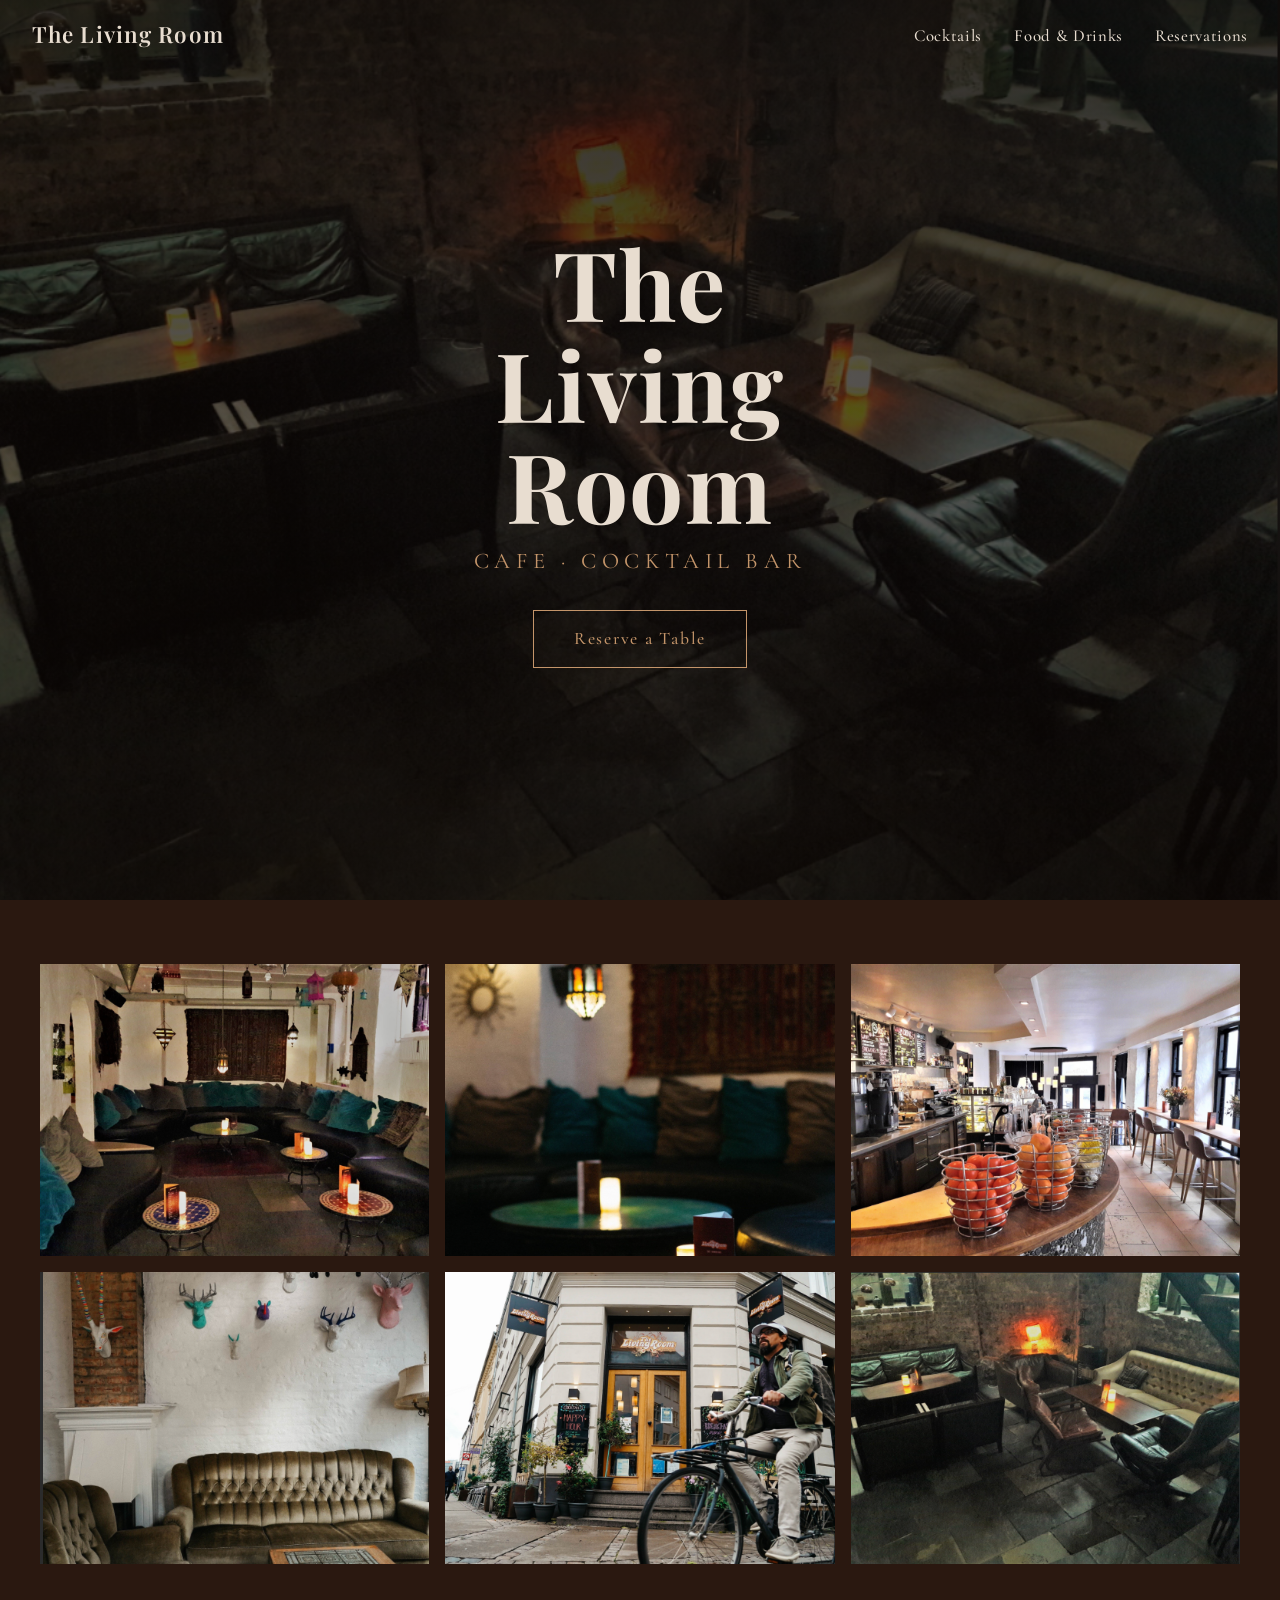
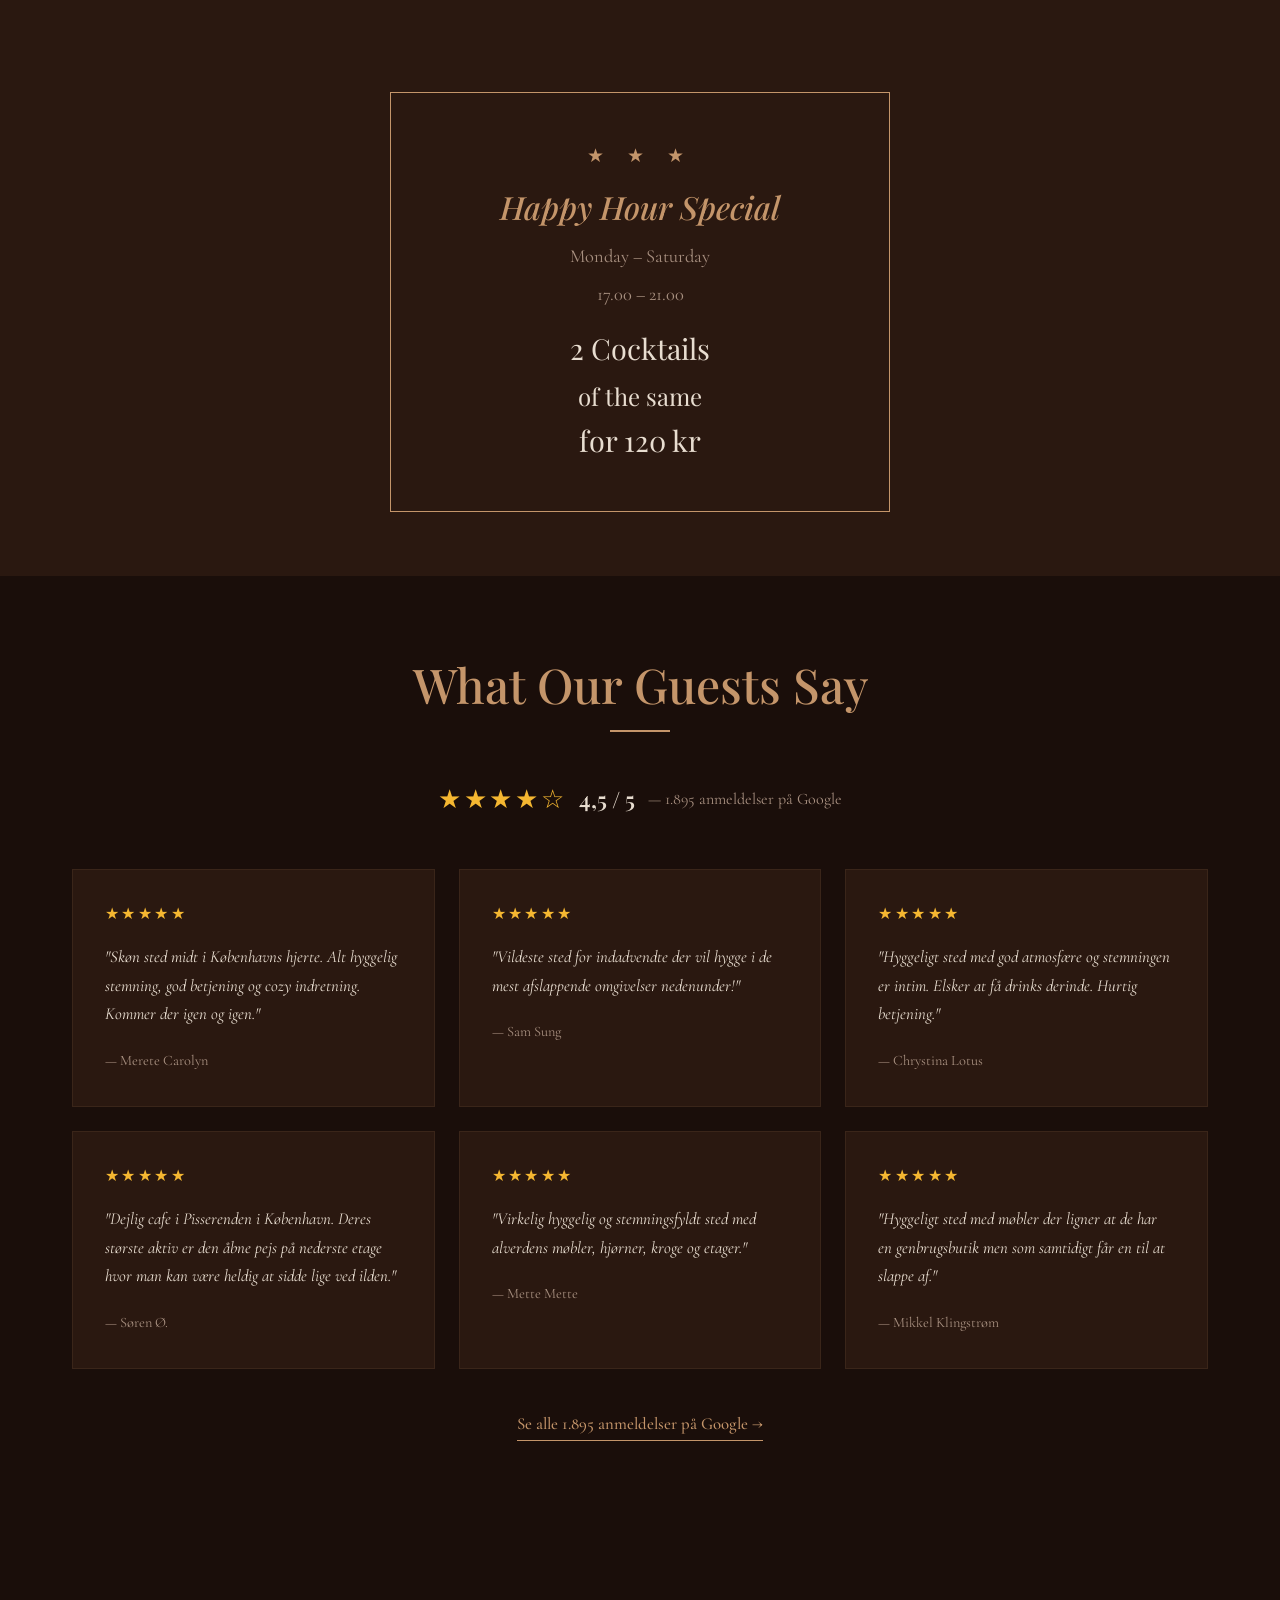
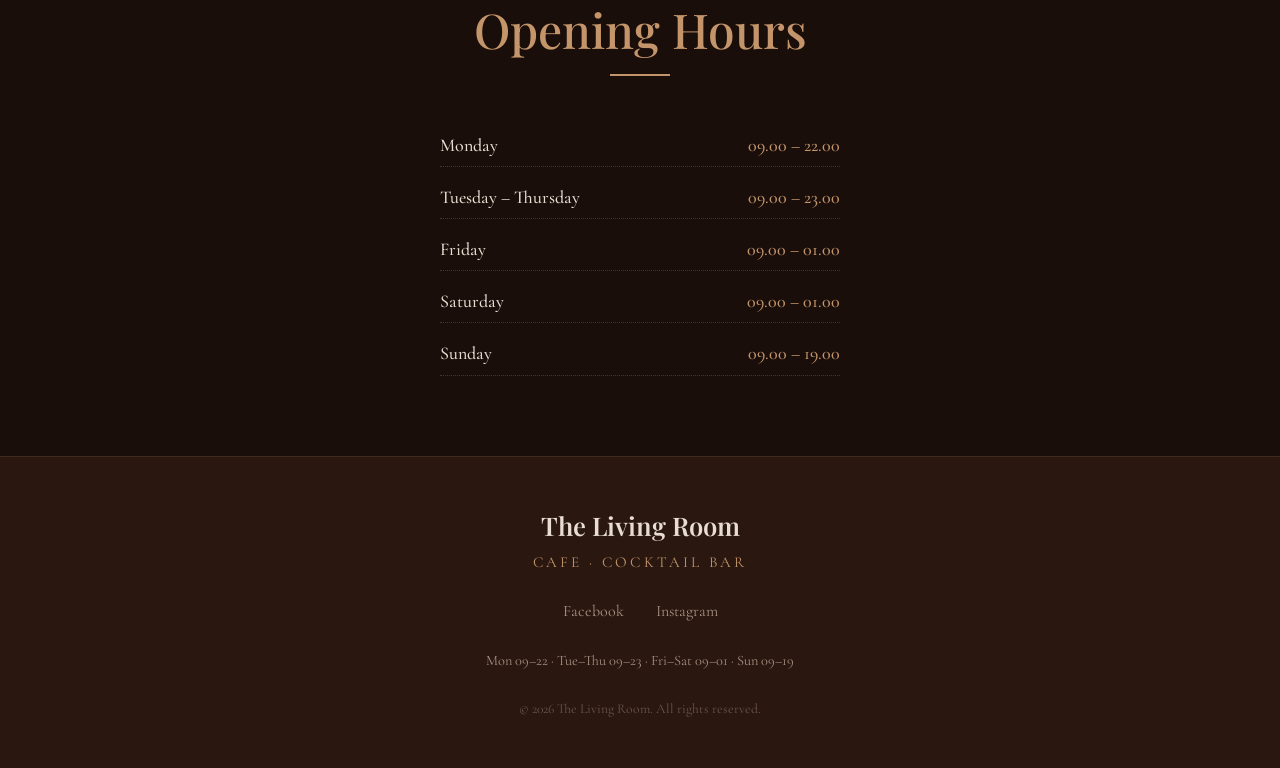
==== index.html @ 838679e9 "Update reviews with real Google reviews (1,895 anmeldelser) - Replaced placeholder reviews with 6 ac" ====
<!DOCTYPE html>
<html lang="da">
<head>
  <meta charset="UTF-8">
  <meta name="viewport" content="width=device-width, initial-scale=1.0">
  <meta name="description" content="The Living Room — Cafe & Cocktail Bar i København. Cocktails, øl, vin og god stemning.">
  <meta property="og:title" content="The Living Room — Cafe & Cocktail Bar">
  <meta property="og:description" content="Cafe & Cocktail Bar i København. Cocktails, øl, vin og god stemning.">
  <meta property="og:image" content="images/fireplace.png">
  <title>The Living Room | Cafe & Cocktail Bar — København</title>
  <link rel="stylesheet" href="css/style.css">
</head>
<body>

  <!-- Navigation -->
  <nav class="nav nav--transparent" id="navbar">
    <a href="index.html" class="nav__logo">The Living Room</a>
    <button class="nav__toggle" id="navToggle" aria-label="Menu">&#9776;</button>
    <ul class="nav__links" id="navLinks">
      <li><a href="cocktails.html">Cocktails</a></li>
      <li><a href="food-drinks.html">Food & Drinks</a></li>
      <li><a href="reservations.html">Reservations</a></li>
    </ul>
  </nav>

  <!-- Hero -->
  <section class="hero" id="hero">
    <video class="hero__video" autoplay muted loop playsinline preload="auto" poster="images/fireplace.png">
      <source src="images/hero-video.mp4" type="video/mp4">
    </video>
    <img src="images/fireplace.png" alt="The Living Room interiør med pejs og lædersofaer" class="hero__image hero__image--fallback">
    <div class="hero__overlay"></div>
    <div class="hero__content">
      <h1 class="hero__title">The<br>Living<br>Room</h1>
      <p class="hero__subtitle">Cafe &middot; Cocktail Bar</p>
      <a href="reservations.html" class="hero__cta">Reserve a Table</a>
    </div>
  </section>

  <!-- Gallery -->
  <section class="gallery">
    <div class="gallery__grid">
      <div class="gallery__item">
        <img src="images/lounge-sofa.png" alt="Lounge med sofaer og stearinlys">
      </div>
      <div class="gallery__item">
        <img src="images/lounge-lantern.png" alt="Marokkansk lanterne og loungeområde">
      </div>
      <div class="gallery__item">
        <img src="images/cafe-bar.png" alt="Café bar i dagslys">
      </div>
      <div class="gallery__item">
        <img src="images/decor.png" alt="Interiør dekoration med vintage møbler">
      </div>
      <div class="gallery__item">
        <img src="images/exterior.png" alt="The Living Room facade">
      </div>
      <div class="gallery__item">
        <img src="images/fireplace.png" alt="Pejs og lædersofaer">
      </div>
    </div>
  </section>

  <!-- Happy Hour -->
  <section class="happy-hour">
    <div class="happy-hour__inner">
      <div class="happy-hour__stars">&#9733; &#9733; &#9733;</div>
      <h2 class="happy-hour__title">Happy Hour Special</h2>
      <p class="happy-hour__detail">Monday – Saturday</p>
      <p class="happy-hour__detail">17.00 – 21.00</p>
      <p class="happy-hour__price">2 Cocktails<br><small>of the same</small><br>for 120 kr</p>
    </div>
  </section>

  <!-- Google Reviews -->
  <section class="section reviews">
    <h2 class="section__title">What Our Guests Say</h2>
    <div class="reviews__rating">
      <span class="reviews__stars">&#9733;&#9733;&#9733;&#9733;&#9734;</span>
      <span class="reviews__score">4,5 / 5</span>
      <span class="reviews__source">— 1.895 anmeldelser p&aring; Google</span>
    </div>
    <div class="reviews__grid">
      <div class="reviews__card">
        <div class="reviews__card-stars">&#9733;&#9733;&#9733;&#9733;&#9733;</div>
        <p class="reviews__card-text">"Sk&oslash;n sted midt i K&oslash;benhavns hjerte. Alt hyggelig stemning, god betjening og cozy indretning. Kommer der igen og igen."</p>
        <span class="reviews__card-author">— Merete Carolyn</span>
      </div>
      <div class="reviews__card">
        <div class="reviews__card-stars">&#9733;&#9733;&#9733;&#9733;&#9733;</div>
        <p class="reviews__card-text">"Vildeste sted for indadvendte der vil hygge i de mest afslappende omgivelser nedenunder!"</p>
        <span class="reviews__card-author">— Sam Sung</span>
      </div>
      <div class="reviews__card">
        <div class="reviews__card-stars">&#9733;&#9733;&#9733;&#9733;&#9733;</div>
        <p class="reviews__card-text">"Hyggeligt sted med god atmosf&aelig;re og stemningen er intim. Elsker at f&aring; drinks derinde. Hurtig betjening."</p>
        <span class="reviews__card-author">— Chrystina Lotus</span>
      </div>
      <div class="reviews__card">
        <div class="reviews__card-stars">&#9733;&#9733;&#9733;&#9733;&#9733;</div>
        <p class="reviews__card-text">"Dejlig cafe i Pisserenden i K&oslash;benhavn. Deres st&oslash;rste aktiv er den &aring;bne pejs p&aring; nederste etage hvor man kan v&aelig;re heldig at sidde lige ved ilden."</p>
        <span class="reviews__card-author">— S&oslash;ren &Oslash;.</span>
      </div>
      <div class="reviews__card">
        <div class="reviews__card-stars">&#9733;&#9733;&#9733;&#9733;&#9733;</div>
        <p class="reviews__card-text">"Virkelig hyggelig og stemningsfyldt sted med alverdens m&oslash;bler, hj&oslash;rner, kroge og etager."</p>
        <span class="reviews__card-author">— Mette Mette</span>
      </div>
      <div class="reviews__card">
        <div class="reviews__card-stars">&#9733;&#9733;&#9733;&#9733;&#9733;</div>
        <p class="reviews__card-text">"Hyggeligt sted med m&oslash;bler der ligner at de har en genbrugsbutik men som samtidigt f&aring;r en til at slappe af."</p>
        <span class="reviews__card-author">— Mikkel Klingstr&oslash;m</span>
      </div>
    </div>
    <a href="https://www.google.com/maps?cid=16107335277235513688" target="_blank" rel="noopener" class="reviews__link">Se alle 1.895 anmeldelser p&aring; Google &rarr;</a>
  </section>

  <!-- Opening Hours -->
  <section class="section hours">
    <h2 class="section__title">Opening Hours</h2>
    <div class="hours__grid">
      <div class="hours__row">
        <span class="hours__day">Monday</span>
        <span class="hours__time">09.00 – 22.00</span>
      </div>
      <div class="hours__row">
        <span class="hours__day">Tuesday – Thursday</span>
        <span class="hours__time">09.00 – 23.00</span>
      </div>
      <div class="hours__row">
        <span class="hours__day">Friday</span>
        <span class="hours__time">09.00 – 01.00</span>
      </div>
      <div class="hours__row">
        <span class="hours__day">Saturday</span>
        <span class="hours__time">09.00 – 01.00</span>
      </div>
      <div class="hours__row">
        <span class="hours__day">Sunday</span>
        <span class="hours__time">09.00 – 19.00</span>
      </div>
    </div>
  </section>

  <!-- Footer -->
  <footer class="footer">
    <div class="footer__brand">The Living Room</div>
    <div class="footer__tagline">Cafe &middot; Cocktail Bar</div>
    <div class="footer__social">
      <a href="https://facebook.com/thelivingroomcbk" target="_blank" rel="noopener">Facebook</a>
      <a href="https://instagram.com/thelivingroomcbk" target="_blank" rel="noopener">Instagram</a>
    </div>
    <div class="footer__hours">
      Mon 09–22 &middot; Tue–Thu 09–23 &middot; Fri–Sat 09–01 &middot; Sun 09–19
    </div>
    <div class="footer__copy">&copy; 2026 The Living Room. All rights reserved.</div>
  </footer>

  <script src="js/main.js"></script>
</body>
</html>
---- css/style.css ----
/* ============================================
   The Living Room — Cafe · Cocktail Bar
   Main Stylesheet
   ============================================ */

/* ---------- Google Fonts ---------- */
@import url('https://fonts.googleapis.com/css2?family=Playfair+Display:ital,wght@0,400;0,500;0,600;0,700;1,400;1,500&family=Cormorant+Garamond:ital,wght@0,300;0,400;0,500;0,600;1,300;1,400&display=swap');

/* ---------- Custom Properties ---------- */
:root {
  --color-bg:          #1a0e0a;
  --color-bg-section:  #2a1810;
  --color-bg-card:     #3a2218;
  --color-accent:      #c4956a;
  --color-accent-light:#d4a574;
  --color-text:        #e8ddd0;
  --color-text-muted:  #a89080;
  --color-burgundy:    #4a1515;
  --color-overlay:     rgba(10, 5, 3, 0.65);
  --color-overlay-heavy: rgba(10, 5, 3, 0.82);

  --font-heading: 'Playfair Display', 'Georgia', serif;
  --font-body:    'Cormorant Garamond', 'Garamond', serif;

  --max-width: 1200px;
  --nav-height: 70px;
}

/* ---------- Reset ---------- */
*, *::before, *::after {
  margin: 0;
  padding: 0;
  box-sizing: border-box;
}

html {
  scroll-behavior: smooth;
  -webkit-font-smoothing: antialiased;
  -moz-osx-font-smoothing: grayscale;
}

body {
  font-family: var(--font-body);
  font-size: 1.125rem;
  font-weight: 400;
  line-height: 1.6;
  color: var(--color-text);
  background-color: var(--color-bg);
}

a {
  color: var(--color-accent);
  text-decoration: none;
  transition: color 0.2s ease;
}

a:hover {
  color: var(--color-accent-light);
}

img {
  max-width: 100%;
  height: auto;
  display: block;
}

ul, ol {
  list-style: none;
}

h1, h2, h3, h4 {
  font-family: var(--font-heading);
  font-weight: 500;
  line-height: 1.2;
  color: var(--color-accent);
}

/* ---------- Navigation ---------- */
.nav {
  position: fixed;
  top: 0;
  left: 0;
  right: 0;
  z-index: 1000;
  display: flex;
  align-items: center;
  justify-content: space-between;
  padding: 0 2rem;
  height: var(--nav-height);
  transition: background-color 0.3s ease, box-shadow 0.3s ease;
}

.nav--transparent {
  background-color: transparent;
}

.nav--solid {
  background-color: rgba(26, 14, 10, 0.95);
  box-shadow: 0 2px 20px rgba(0, 0, 0, 0.3);
}

.nav__logo {
  font-family: var(--font-heading);
  font-size: 1.4rem;
  font-weight: 600;
  color: var(--color-text);
  letter-spacing: 0.05em;
}

.nav__logo:hover {
  color: var(--color-accent);
}

.nav__links {
  display: flex;
  gap: 2rem;
}

.nav__links a {
  font-family: var(--font-body);
  font-size: 1.05rem;
  font-weight: 500;
  color: var(--color-text);
  letter-spacing: 0.04em;
  position: relative;
  padding-bottom: 2px;
}

.nav__links a::after {
  content: '';
  position: absolute;
  bottom: 0;
  left: 0;
  width: 0;
  height: 1px;
  background-color: var(--color-accent);
  transition: width 0.3s ease;
}

.nav__links a:hover {
  color: var(--color-accent);
}

.nav__links a:hover::after {
  width: 100%;
}

.nav__toggle {
  display: none;
  background: none;
  border: none;
  color: var(--color-text);
  font-size: 1.6rem;
  cursor: pointer;
  padding: 0.5rem;
}

/* ---------- Hero Section ---------- */
.hero {
  position: relative;
  width: 100%;
  height: 100vh;
  min-height: 600px;
  display: flex;
  align-items: center;
  justify-content: center;
  overflow: hidden;
}

.hero__video {
  position: absolute;
  inset: 0;
  width: 100%;
  height: 100%;
  object-fit: cover;
  object-position: center;
}

.hero__image {
  position: absolute;
  inset: 0;
  width: 100%;
  height: 100%;
  object-fit: cover;
  object-position: center;
}

.hero__image--fallback {
  z-index: -1;
}

.hero__overlay {
  position: absolute;
  inset: 0;
  background: linear-gradient(
    to bottom,
    var(--color-overlay-heavy) 0%,
    var(--color-overlay) 40%,
    var(--color-overlay) 60%,
    var(--color-overlay-heavy) 100%
  );
}

.hero__content {
  position: relative;
  z-index: 1;
  text-align: center;
  padding: 2rem;
}

.hero__title {
  font-family: var(--font-heading);
  font-size: clamp(3rem, 8vw, 6rem);
  font-weight: 700;
  color: var(--color-text);
  line-height: 1.05;
  margin-bottom: 0.5rem;
  letter-spacing: 0.02em;
}

.hero__subtitle {
  font-family: var(--font-body);
  font-size: clamp(1rem, 2.5vw, 1.4rem);
  font-weight: 400;
  color: var(--color-accent);
  letter-spacing: 0.25em;
  text-transform: uppercase;
  margin-bottom: 2rem;
}

.hero__cta {
  display: inline-block;
  font-family: var(--font-body);
  font-size: 1.1rem;
  font-weight: 500;
  letter-spacing: 0.1em;
  color: var(--color-accent);
  border: 1px solid var(--color-accent);
  padding: 0.85rem 2.5rem;
  transition: all 0.3s ease;
}

.hero__cta:hover {
  background-color: var(--color-accent);
  color: var(--color-bg);
}

/* ---------- Sections (General) ---------- */
.section {
  padding: 5rem 2rem;
  max-width: var(--max-width);
  margin: 0 auto;
}

.section__title {
  font-size: clamp(2rem, 4vw, 3rem);
  text-align: center;
  margin-bottom: 3rem;
  position: relative;
}

.section__title::after {
  content: '';
  display: block;
  width: 60px;
  height: 2px;
  background-color: var(--color-accent);
  margin: 1rem auto 0;
}

/* ---------- Gallery ---------- */
.gallery {
  padding: 4rem 2rem;
  background-color: var(--color-bg-section);
}

.gallery__grid {
  display: grid;
  grid-template-columns: repeat(3, 1fr);
  gap: 1rem;
  max-width: var(--max-width);
  margin: 0 auto;
}

.gallery__item {
  overflow: hidden;
  aspect-ratio: 4 / 3;
}

.gallery__item img {
  width: 100%;
  height: 100%;
  object-fit: cover;
  transition: transform 0.5s ease;
}

.gallery__item:hover img {
  transform: scale(1.05);
}

/* ---------- Opening Hours ---------- */
.hours {
  background-color: var(--color-bg);
  text-align: center;
}

.hours__grid {
  display: grid;
  grid-template-columns: 1fr;
  gap: 0.6rem;
  max-width: 400px;
  margin: 0 auto;
}

.hours__row {
  display: flex;
  justify-content: space-between;
  padding: 0.4rem 0;
  border-bottom: 1px dotted rgba(168, 144, 128, 0.3);
}

.hours__day {
  font-weight: 500;
  color: var(--color-text);
}

.hours__time {
  color: var(--color-accent);
  font-weight: 500;
}

/* ---------- Happy Hour ---------- */
.happy-hour {
  text-align: center;
  background-color: var(--color-bg-section);
  padding: 4rem 2rem;
}

.happy-hour__inner {
  max-width: 500px;
  margin: 0 auto;
  padding: 3rem 2rem;
  border: 1px solid var(--color-accent);
  position: relative;
}

.happy-hour__stars {
  color: var(--color-accent);
  font-size: 1.2rem;
  letter-spacing: 0.5em;
  margin-bottom: 1rem;
}

.happy-hour__title {
  font-size: 2rem;
  font-style: italic;
  margin-bottom: 1rem;
}

.happy-hour__detail {
  font-size: 1.15rem;
  color: var(--color-text-muted);
  margin-bottom: 0.5rem;
}

.happy-hour__price {
  font-family: var(--font-heading);
  font-size: 1.8rem;
  color: var(--color-text);
  margin-top: 1rem;
}

/* ---------- Menu Pages (Shared) ---------- */
.menu-page {
  padding-top: calc(var(--nav-height) + 2rem);
  min-height: 100vh;
}

.menu-page--cocktails {
  background-color: var(--color-burgundy);
}

.menu-page--food {
  background-color: var(--color-bg);
}

.menu-header {
  text-align: center;
  padding: 2rem 2rem 1rem;
}

.menu-header__title {
  font-size: clamp(2.5rem, 5vw, 3.5rem);
}

.menu-header__note {
  font-size: 1.1rem;
  color: var(--color-text-muted);
  margin-top: 0.5rem;
}

/* ---------- Menu Grid (Cocktails) ---------- */
.menu-grid {
  display: grid;
  grid-template-columns: repeat(2, 1fr);
  gap: 2rem 3rem;
  max-width: var(--max-width);
  margin: 0 auto;
  padding: 2rem;
}

.menu-item {
  padding: 1rem 0;
  border-bottom: 1px solid rgba(196, 149, 106, 0.15);
}

.menu-item__name {
  font-family: var(--font-heading);
  font-size: 1.3rem;
  font-weight: 500;
  color: var(--color-text);
  margin-bottom: 0.3rem;
}

.menu-item__desc {
  font-size: 0.95rem;
  color: var(--color-text-muted);
  font-style: italic;
  line-height: 1.4;
}

.menu-item__price {
  font-family: var(--font-heading);
  font-size: 1.15rem;
  color: var(--color-accent);
  margin-top: 0.3rem;
}

/* ---------- Menu List (Food & Drinks — priced items) ---------- */
.menu-section {
  max-width: 700px;
  margin: 0 auto 3rem;
  padding: 0 2rem;
}

.menu-section__title {
  font-size: 2rem;
  margin-bottom: 1.5rem;
  text-align: center;
}

.menu-section__title::after {
  content: '';
  display: block;
  width: 40px;
  height: 1px;
  background-color: var(--color-accent);
  margin: 0.8rem auto 0;
}

.menu-list-item {
  display: flex;
  align-items: baseline;
  gap: 0.5rem;
  padding: 0.6rem 0;
}

.menu-list-item__name {
  font-family: var(--font-heading);
  font-size: 1.2rem;
  font-weight: 500;
  color: var(--color-text);
  white-space: nowrap;
}

.menu-list-item__dots {
  flex: 1;
  border-bottom: 1px dotted var(--color-text-muted);
  margin-bottom: 0.3rem;
}

.menu-list-item__price {
  font-family: var(--font-heading);
  font-size: 1.15rem;
  color: var(--color-accent);
  white-space: nowrap;
}

.menu-list-item__note {
  display: block;
  font-size: 0.85rem;
  color: var(--color-text-muted);
  font-style: italic;
  margin-top: -0.2rem;
  margin-bottom: 0.4rem;
}

/* ---------- Reservations Form ---------- */
.reservations-page {
  padding-top: calc(var(--nav-height) + 3rem);
  min-height: 100vh;
  background-color: var(--color-bg);
}

.reservations-intro {
  text-align: center;
  max-width: 600px;
  margin: 0 auto 2.5rem;
  padding: 0 2rem;
}

.reservations-intro p {
  color: var(--color-text-muted);
  font-size: 1.1rem;
}

.reservation-form {
  max-width: 550px;
  margin: 0 auto;
  padding: 0 2rem 4rem;
}

.form-group {
  margin-bottom: 1.5rem;
}

.form-group label {
  display: block;
  font-family: var(--font-heading);
  font-size: 1rem;
  font-weight: 500;
  color: var(--color-accent);
  margin-bottom: 0.4rem;
  letter-spacing: 0.03em;
}

.form-group input,
.form-group select,
.form-group textarea {
  width: 100%;
  font-family: var(--font-body);
  font-size: 1.05rem;
  color: var(--color-text);
  background-color: var(--color-bg-card);
  border: 1px solid rgba(196, 149, 106, 0.3);
  padding: 0.75rem 1rem;
  transition: border-color 0.2s ease;
  appearance: none;
  -webkit-appearance: none;
}

.form-group input:focus,
.form-group select:focus,
.form-group textarea:focus {
  outline: none;
  border-color: var(--color-accent);
}

.form-group textarea {
  min-height: 100px;
  resize: vertical;
}

.form-group select {
  cursor: pointer;
  background-image: url("data:image/svg+xml,%3Csvg xmlns='http://www.w3.org/2000/svg' width='12' height='8' viewBox='0 0 12 8'%3E%3Cpath d='M1 1l5 5 5-5' stroke='%23c4956a' stroke-width='1.5' fill='none'/%3E%3C/svg%3E");
  background-repeat: no-repeat;
  background-position: right 1rem center;
  padding-right: 2.5rem;
}

.form-row {
  display: grid;
  grid-template-columns: 1fr 1fr;
  gap: 1rem;
}

.btn-submit {
  display: block;
  width: 100%;
  font-family: var(--font-body);
  font-size: 1.15rem;
  font-weight: 600;
  letter-spacing: 0.1em;
  color: var(--color-accent);
  background: transparent;
  border: 1px solid var(--color-accent);
  padding: 1rem 2rem;
  cursor: pointer;
  transition: all 0.3s ease;
  margin-top: 1rem;
}

.btn-submit:hover {
  background-color: var(--color-accent);
  color: var(--color-bg);
}

/* ---------- Footer ---------- */
.footer {
  background-color: var(--color-bg-section);
  padding: 3rem 2rem;
  text-align: center;
  border-top: 1px solid rgba(196, 149, 106, 0.15);
}

.footer__brand {
  font-family: var(--font-heading);
  font-size: 1.6rem;
  font-weight: 600;
  color: var(--color-text);
  margin-bottom: 0.3rem;
}

.footer__tagline {
  font-size: 0.95rem;
  color: var(--color-accent);
  letter-spacing: 0.2em;
  text-transform: uppercase;
  margin-bottom: 1.5rem;
}

.footer__social {
  display: flex;
  justify-content: center;
  gap: 2rem;
  margin-bottom: 1.5rem;
}

.footer__social a {
  font-size: 1rem;
  color: var(--color-text-muted);
}

.footer__social a:hover {
  color: var(--color-accent);
}

.footer__hours {
  font-size: 0.9rem;
  color: var(--color-text-muted);
  line-height: 1.8;
  margin-bottom: 1.5rem;
}

.footer__copy {
  font-size: 0.85rem;
  color: rgba(168, 144, 128, 0.5);
}

/* ---------- Reviews ---------- */
.reviews {
  text-align: center;
  background-color: var(--color-bg);
}

.reviews__rating {
  display: flex;
  align-items: center;
  justify-content: center;
  gap: 0.8rem;
  margin-bottom: 3rem;
}

.reviews__stars {
  font-size: 1.6rem;
  color: #f5b731;
  letter-spacing: 0.1em;
}

.reviews__score {
  font-family: var(--font-heading);
  font-size: 1.4rem;
  color: var(--color-text);
  font-weight: 600;
}

.reviews__source {
  font-size: 1rem;
  color: var(--color-text-muted);
}

.reviews__grid {
  display: grid;
  grid-template-columns: repeat(3, 1fr);
  gap: 1.5rem;
  max-width: var(--max-width);
  margin: 0 auto 2.5rem;
}

.reviews__card {
  background-color: var(--color-bg-section);
  border: 1px solid rgba(196, 149, 106, 0.1);
  padding: 2rem;
  text-align: left;
}

.reviews__card-stars {
  color: #f5b731;
  font-size: 1rem;
  letter-spacing: 0.15em;
  margin-bottom: 1rem;
}

.reviews__card-text {
  font-size: 1.05rem;
  font-style: italic;
  line-height: 1.7;
  color: var(--color-text);
  margin-bottom: 1rem;
}

.reviews__card-author {
  font-size: 0.9rem;
  color: var(--color-text-muted);
}

.reviews__link {
  display: inline-block;
  font-family: var(--font-body);
  font-size: 1.05rem;
  font-weight: 500;
  color: var(--color-accent);
  border-bottom: 1px solid var(--color-accent);
  padding-bottom: 2px;
  transition: color 0.2s ease;
}

.reviews__link:hover {
  color: var(--color-accent-light);
}

/* ---------- Decorative Divider ---------- */
.divider {
  text-align: center;
  color: var(--color-accent);
  font-size: 1.2rem;
  letter-spacing: 0.5em;
  padding: 2rem 0;
  opacity: 0.6;
}

/* ---------- Responsive ---------- */
@media (max-width: 768px) {
  .nav__links {
    position: fixed;
    top: 0;
    right: -100%;
    width: 280px;
    height: 100vh;
    background-color: rgba(26, 14, 10, 0.98);
    flex-direction: column;
    align-items: center;
    justify-content: center;
    gap: 2.5rem;
    transition: right 0.3s ease;
  }

  .nav__links--open {
    right: 0;
  }

  .nav__links a {
    font-size: 1.3rem;
  }

  .nav__toggle {
    display: block;
    z-index: 1001;
  }

  .hero__title {
    font-size: clamp(2.5rem, 12vw, 4rem);
  }

  .gallery__grid {
    grid-template-columns: 1fr 1fr;
  }

  .reviews__grid {
    grid-template-columns: 1fr 1fr;
  }

  .menu-grid {
    grid-template-columns: 1fr;
    gap: 1rem;
    padding: 1rem;
  }

  .form-row {
    grid-template-columns: 1fr;
  }

  .section {
    padding: 3rem 1.5rem;
  }
}

@media (max-width: 480px) {
  .reviews__grid {
    grid-template-columns: 1fr;
  }

  .gallery__grid {
    grid-template-columns: 1fr;
  }

  .nav {
    padding: 0 1rem;
  }

  .happy-hour__inner {
    padding: 2rem 1.5rem;
  }
}
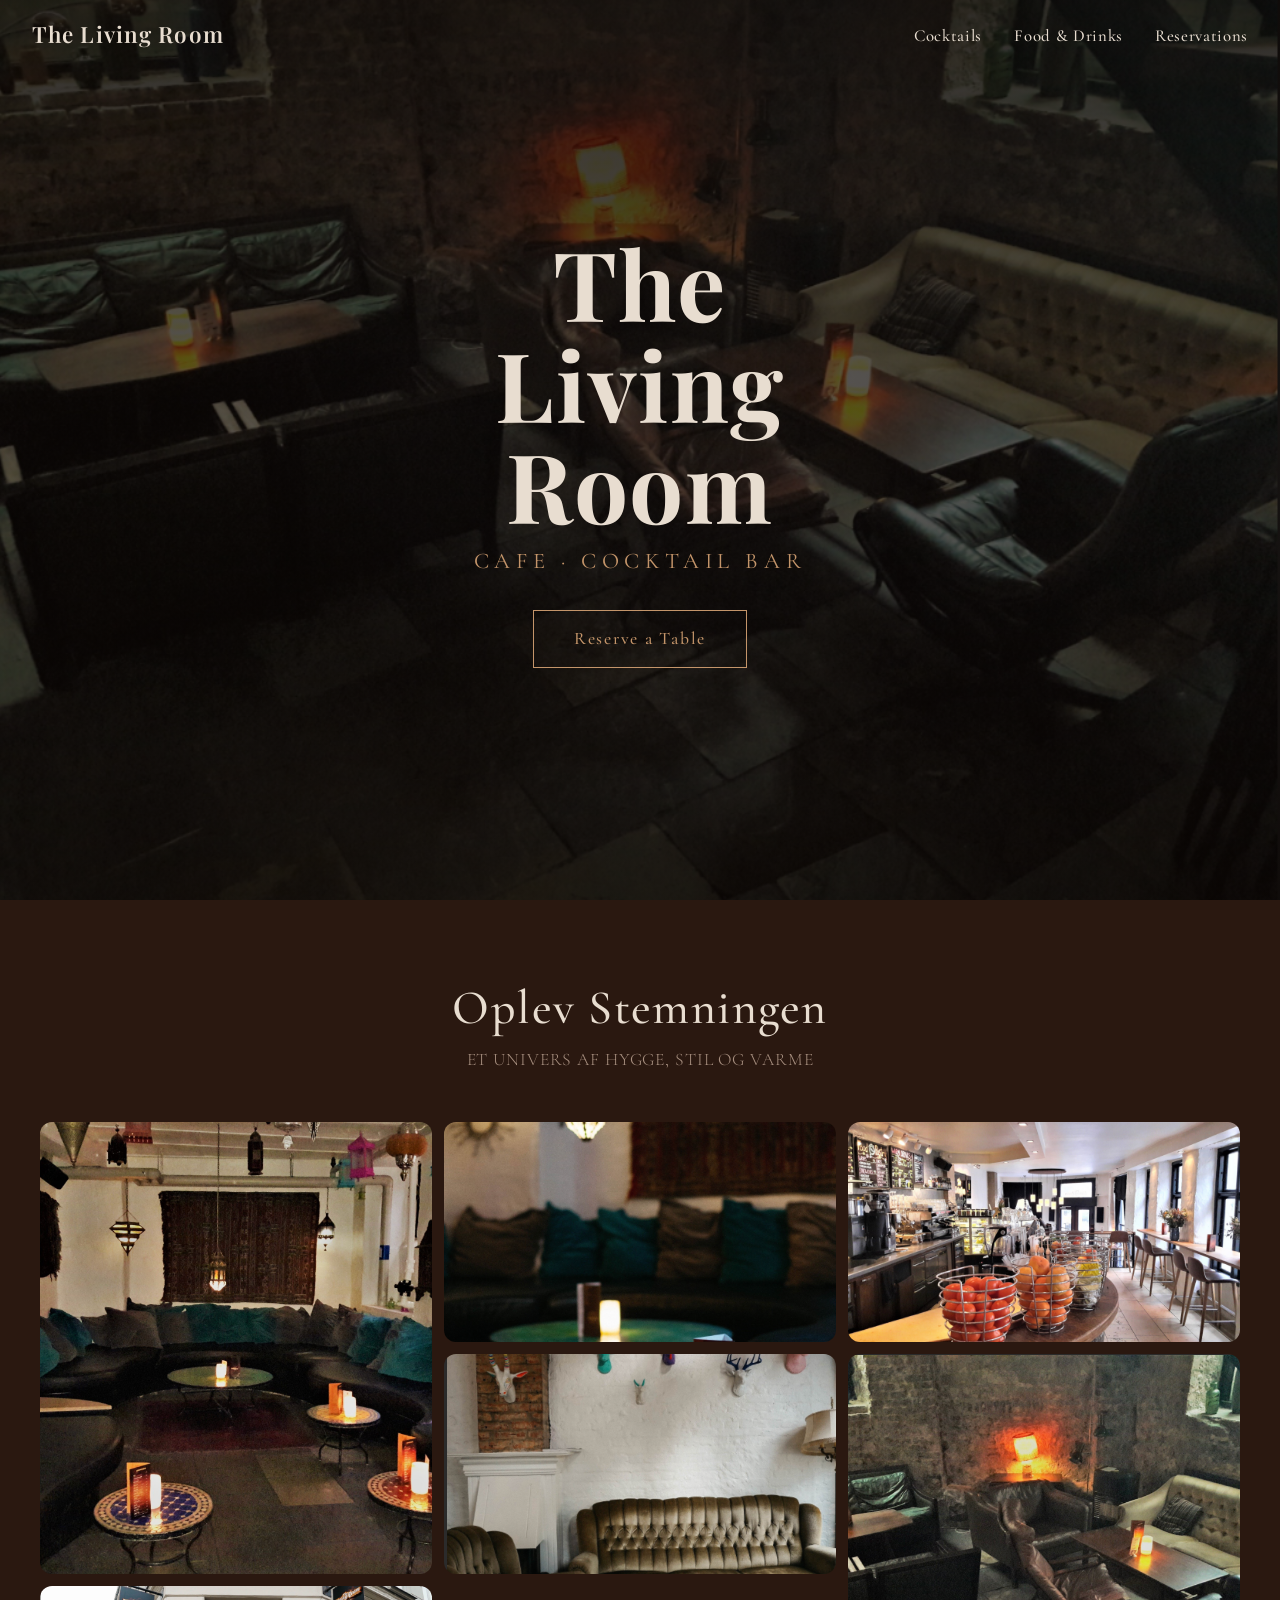
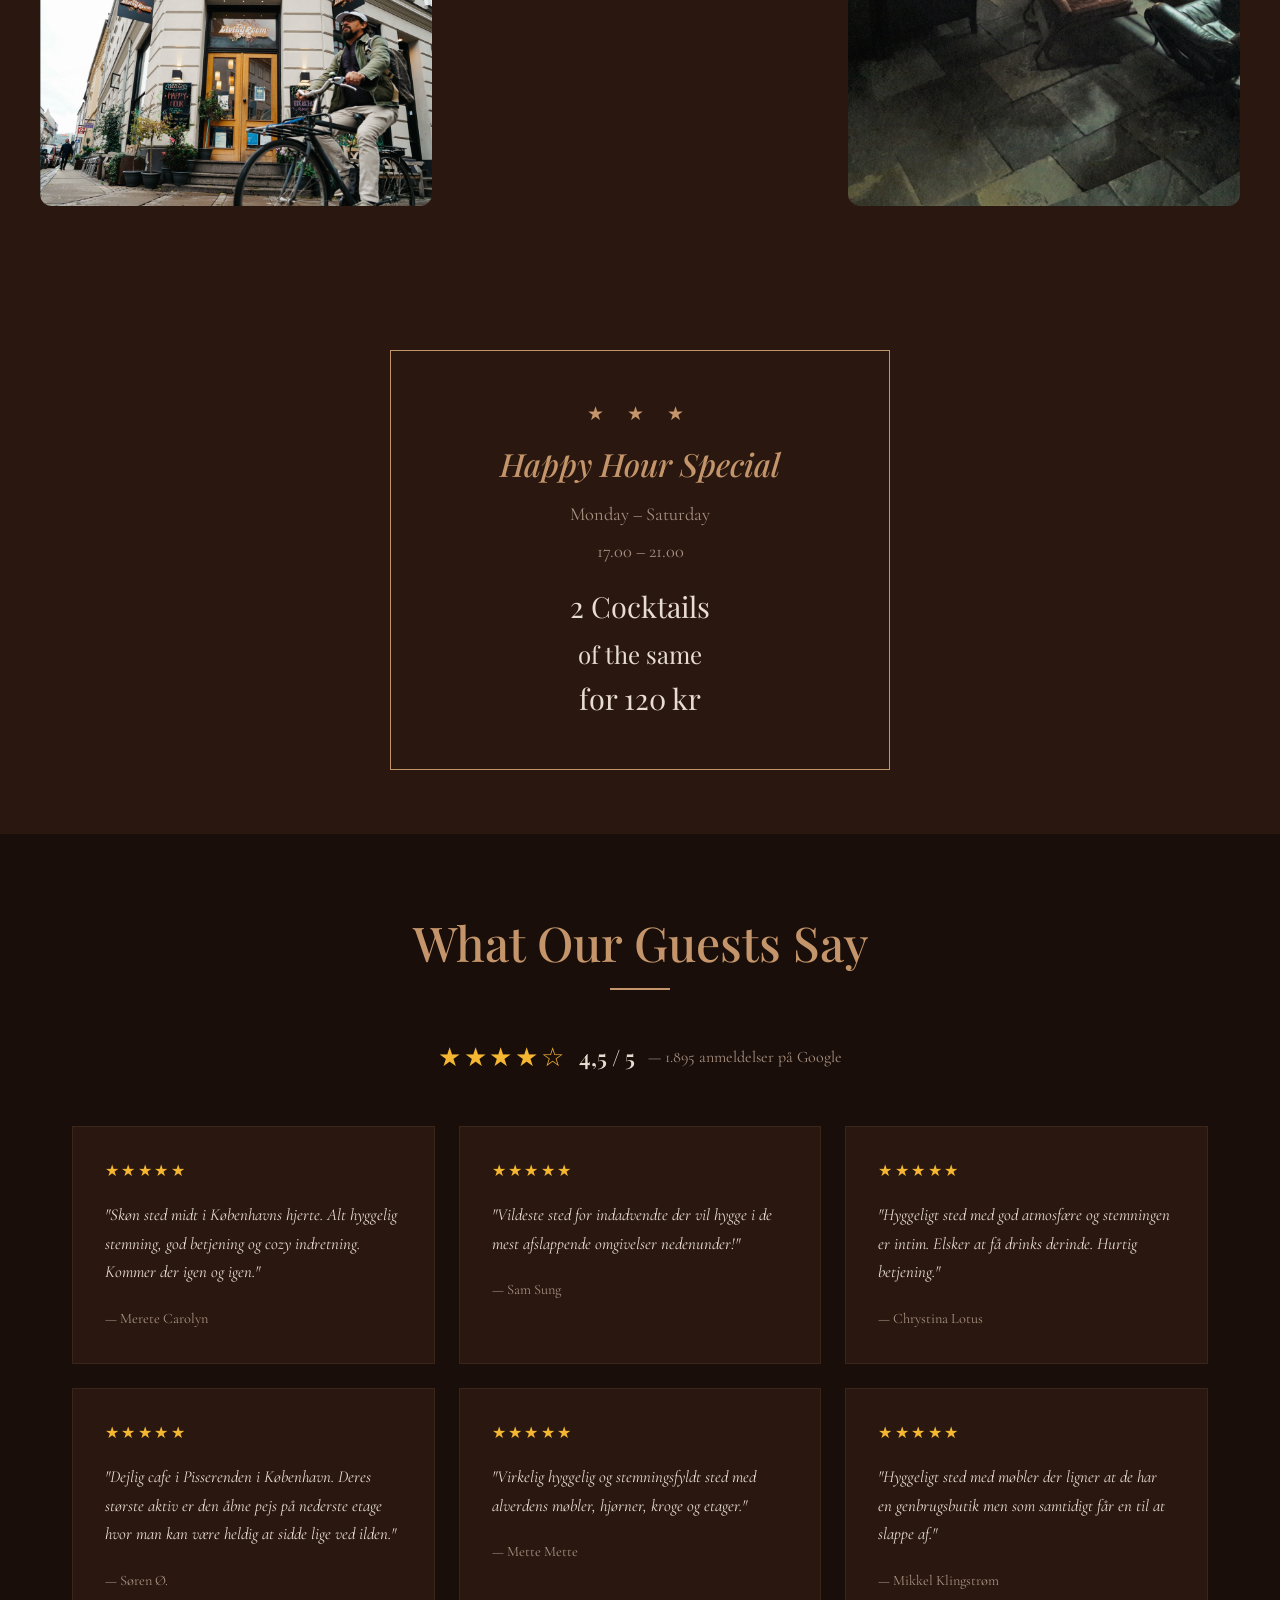
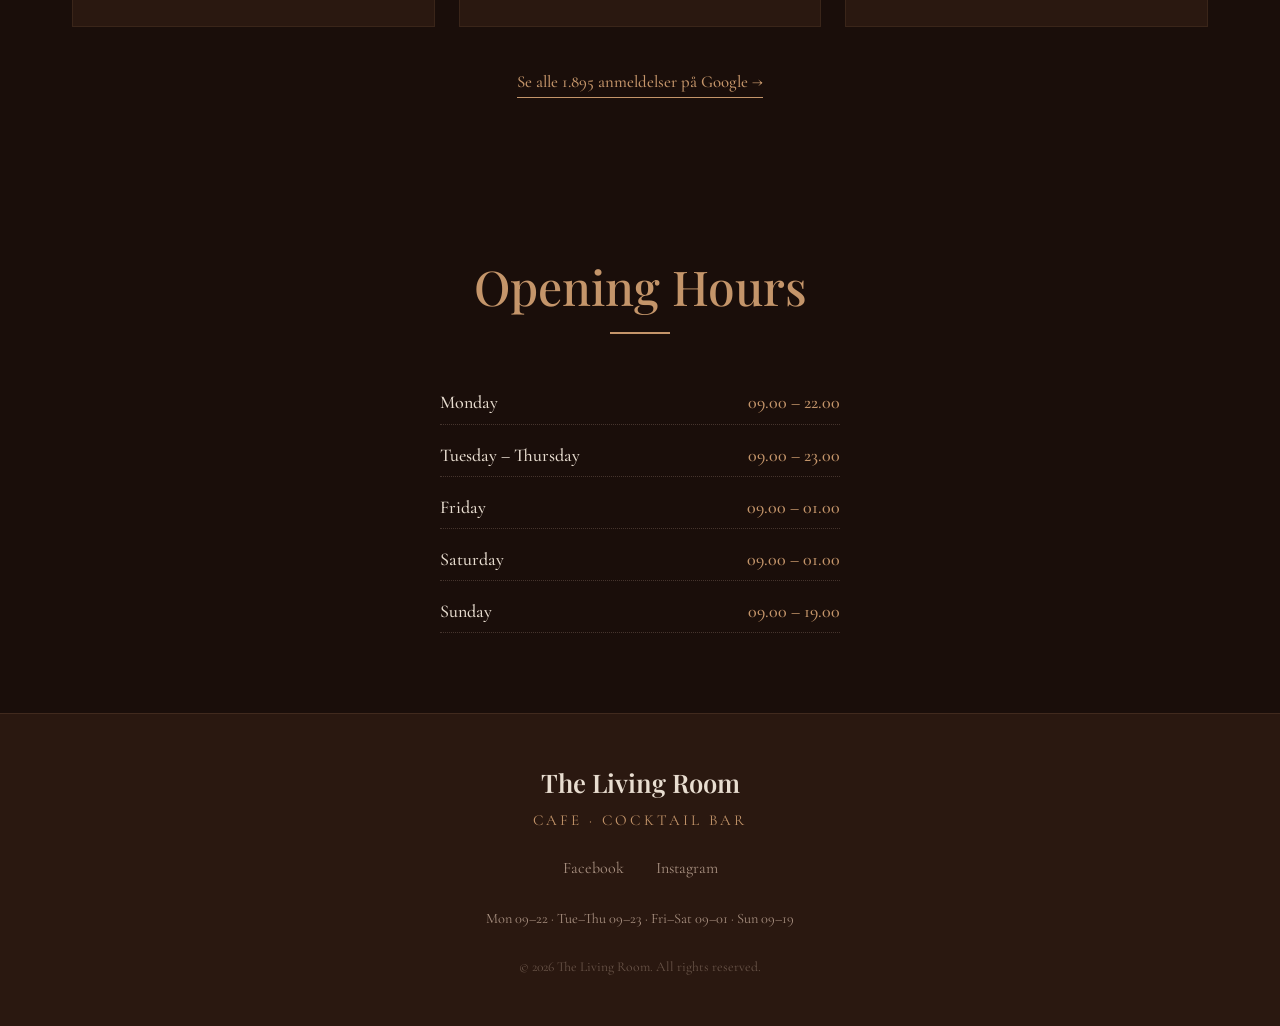
==== commit 63b6c269: "Redesign gallery with mosaic layout, overlays, and typography - Asymmetric grid with tall items span" ====
--- a/index.html
+++ b/index.html
@@ -25,9 +25,7 @@
 
   <!-- Hero -->
   <section class="hero" id="hero">
-    <video class="hero__video" autoplay muted loop playsinline preload="auto" poster="images/fireplace.png">
-      <source src="images/hero-video.mp4" type="video/mp4">
-    </video>
+    <video class="hero__video" src="images/hero-video.mp4" autoplay muted loop playsinline webkit-playsinline preload="auto" poster="images/fireplace.png"></video>
     <img src="images/fireplace.png" alt="The Living Room interiør med pejs og lædersofaer" class="hero__image hero__image--fallback">
     <div class="hero__overlay"></div>
     <div class="hero__content">
@@ -39,24 +37,32 @@
 
   <!-- Gallery -->
   <section class="gallery">
+    <h2 class="gallery__heading">Oplev Stemningen</h2>
+    <p class="gallery__subheading">Et univers af hygge, stil og varme</p>
     <div class="gallery__grid">
-      <div class="gallery__item">
+      <div class="gallery__item gallery__item--tall">
         <img src="images/lounge-sofa.png" alt="Lounge med sofaer og stearinlys">
+        <div class="gallery__overlay"><span>Lounge</span></div>
       </div>
       <div class="gallery__item">
         <img src="images/lounge-lantern.png" alt="Marokkansk lanterne og loungeområde">
+        <div class="gallery__overlay"><span>Atmosfære</span></div>
       </div>
       <div class="gallery__item">
         <img src="images/cafe-bar.png" alt="Café bar i dagslys">
+        <div class="gallery__overlay"><span>Baren</span></div>
       </div>
       <div class="gallery__item">
         <img src="images/decor.png" alt="Interiør dekoration med vintage møbler">
+        <div class="gallery__overlay"><span>Interiør</span></div>
+      </div>
+      <div class="gallery__item gallery__item--tall">
+        <img src="images/fireplace.png" alt="Pejs og lædersofaer">
+        <div class="gallery__overlay"><span>Pejsekrog</span></div>
       </div>
       <div class="gallery__item">
         <img src="images/exterior.png" alt="The Living Room facade">
-      </div>
-      <div class="gallery__item">
-        <img src="images/fireplace.png" alt="Pejs og lædersofaer">
+        <div class="gallery__overlay"><span>Facaden</span></div>
       </div>
     </div>
   </section>
--- a/css/style.css
+++ b/css/style.css
@@ -270,32 +270,88 @@
 
 /* ---------- Gallery ---------- */
 .gallery {
-  padding: 4rem 2rem;
+  padding: 5rem 2rem;
   background-color: var(--color-bg-section);
+}
+
+.gallery__heading {
+  text-align: center;
+  font-family: var(--font-display);
+  font-size: clamp(2rem, 4vw, 3rem);
+  color: var(--color-text);
+  margin-bottom: 0.5rem;
+  letter-spacing: 0.03em;
+}
+
+.gallery__subheading {
+  text-align: center;
+  font-family: var(--font-body);
+  font-size: 1.1rem;
+  color: var(--color-text-muted);
+  margin-bottom: 3rem;
+  letter-spacing: 0.05em;
+  text-transform: uppercase;
+  font-weight: 300;
 }
 
 .gallery__grid {
   display: grid;
   grid-template-columns: repeat(3, 1fr);
-  gap: 1rem;
+  grid-auto-rows: 220px;
+  gap: 0.75rem;
   max-width: var(--max-width);
   margin: 0 auto;
 }
 
 .gallery__item {
+  position: relative;
   overflow: hidden;
-  aspect-ratio: 4 / 3;
+  border-radius: 12px;
+}
+
+.gallery__item--tall {
+  grid-row: span 2;
 }
 
 .gallery__item img {
   width: 100%;
   height: 100%;
   object-fit: cover;
-  transition: transform 0.5s ease;
+  transition: transform 0.6s cubic-bezier(0.25, 0.46, 0.45, 0.94),
+              filter 0.6s ease;
+}
+
+.gallery__overlay {
+  position: absolute;
+  inset: 0;
+  background: linear-gradient(to top, rgba(0,0,0,0.7) 0%, transparent 50%);
+  opacity: 0;
+  transition: opacity 0.4s ease;
+  display: flex;
+  align-items: flex-end;
+  padding: 1.5rem;
+}
+
+.gallery__overlay span {
+  font-family: var(--font-display);
+  font-size: 1.3rem;
+  color: #fff;
+  letter-spacing: 0.05em;
+  transform: translateY(10px);
+  transition: transform 0.4s ease;
 }
 
 .gallery__item:hover img {
-  transform: scale(1.05);
+  transform: scale(1.08);
+  filter: brightness(0.85);
+}
+
+.gallery__item:hover .gallery__overlay {
+  opacity: 1;
+}
+
+.gallery__item:hover .gallery__overlay span {
+  transform: translateY(0);
 }
 
 /* ---------- Opening Hours ---------- */
@@ -775,6 +831,7 @@
 
   .gallery__grid {
     grid-template-columns: 1fr 1fr;
+    grid-auto-rows: 180px;
   }
 
   .reviews__grid {
@@ -803,6 +860,11 @@
 
   .gallery__grid {
     grid-template-columns: 1fr;
+    grid-auto-rows: 200px;
+  }
+
+  .gallery__item--tall {
+    grid-row: span 1;
   }
 
   .nav {
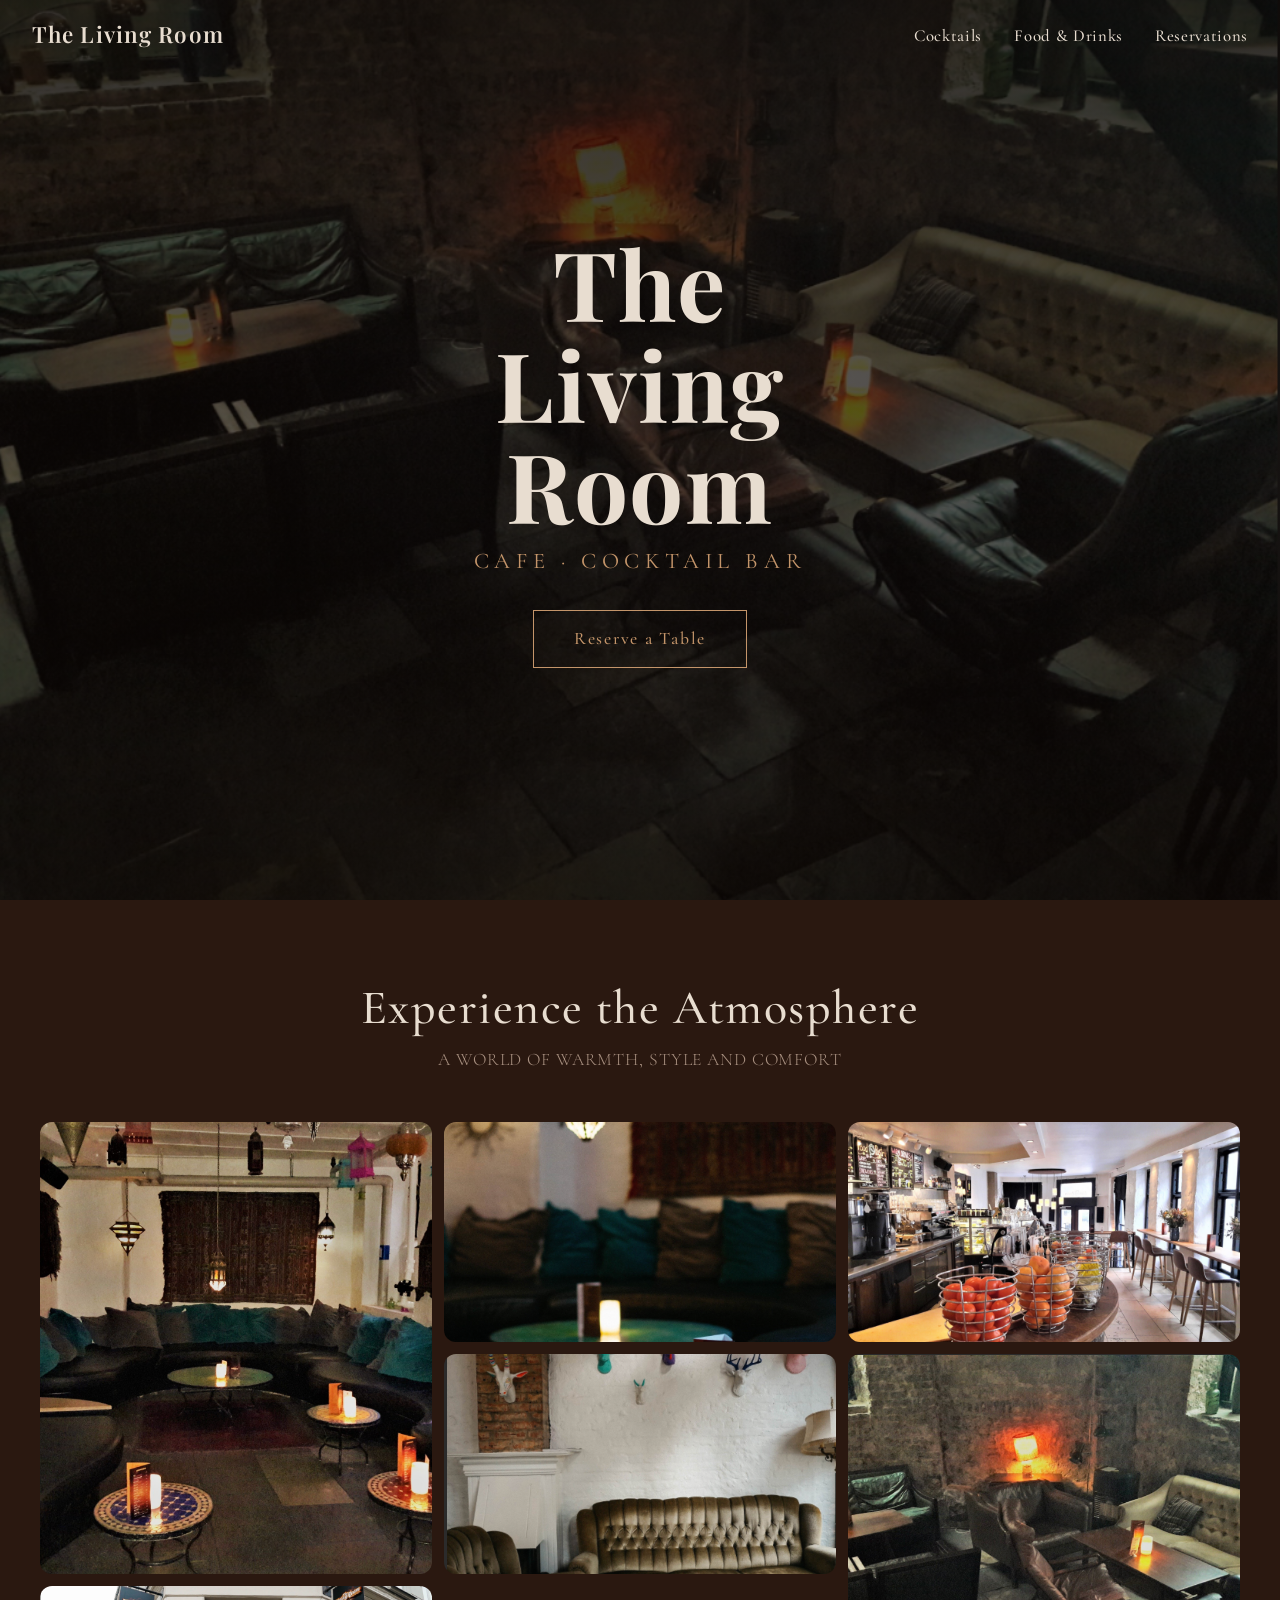
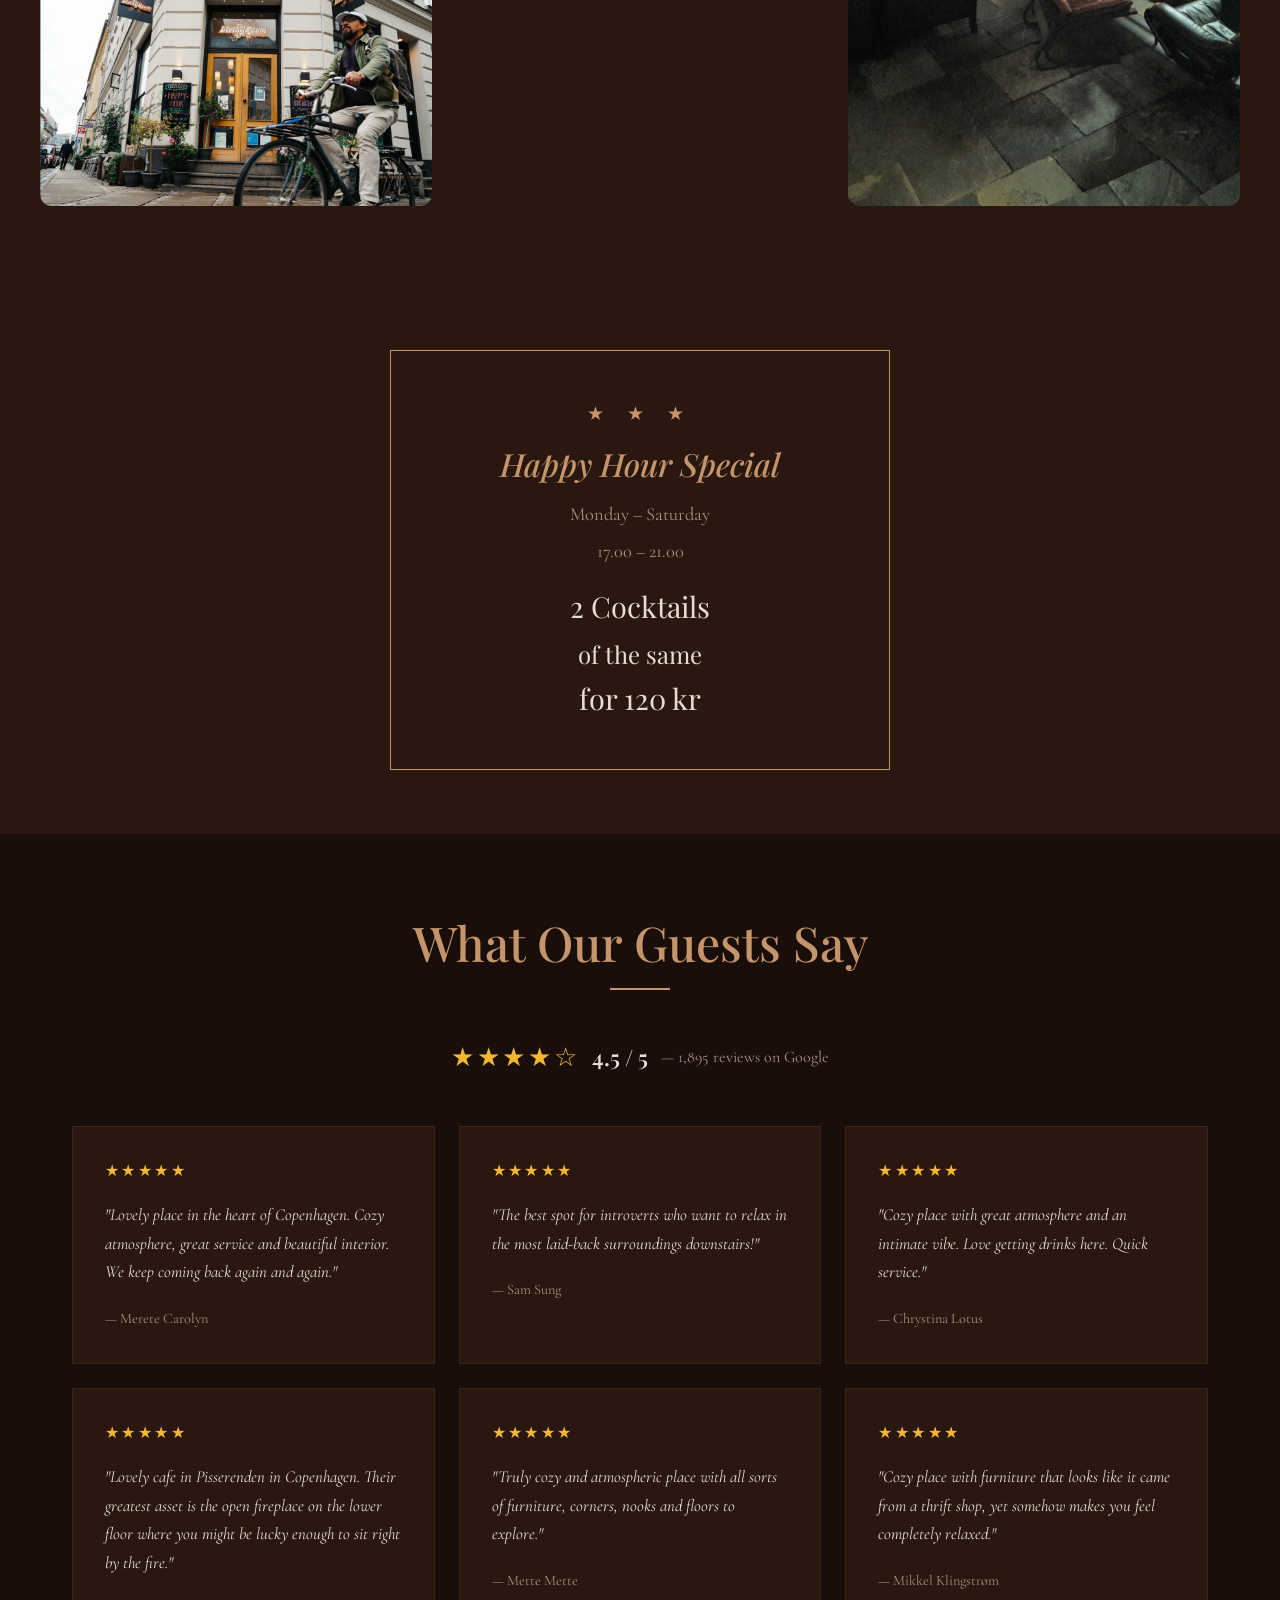
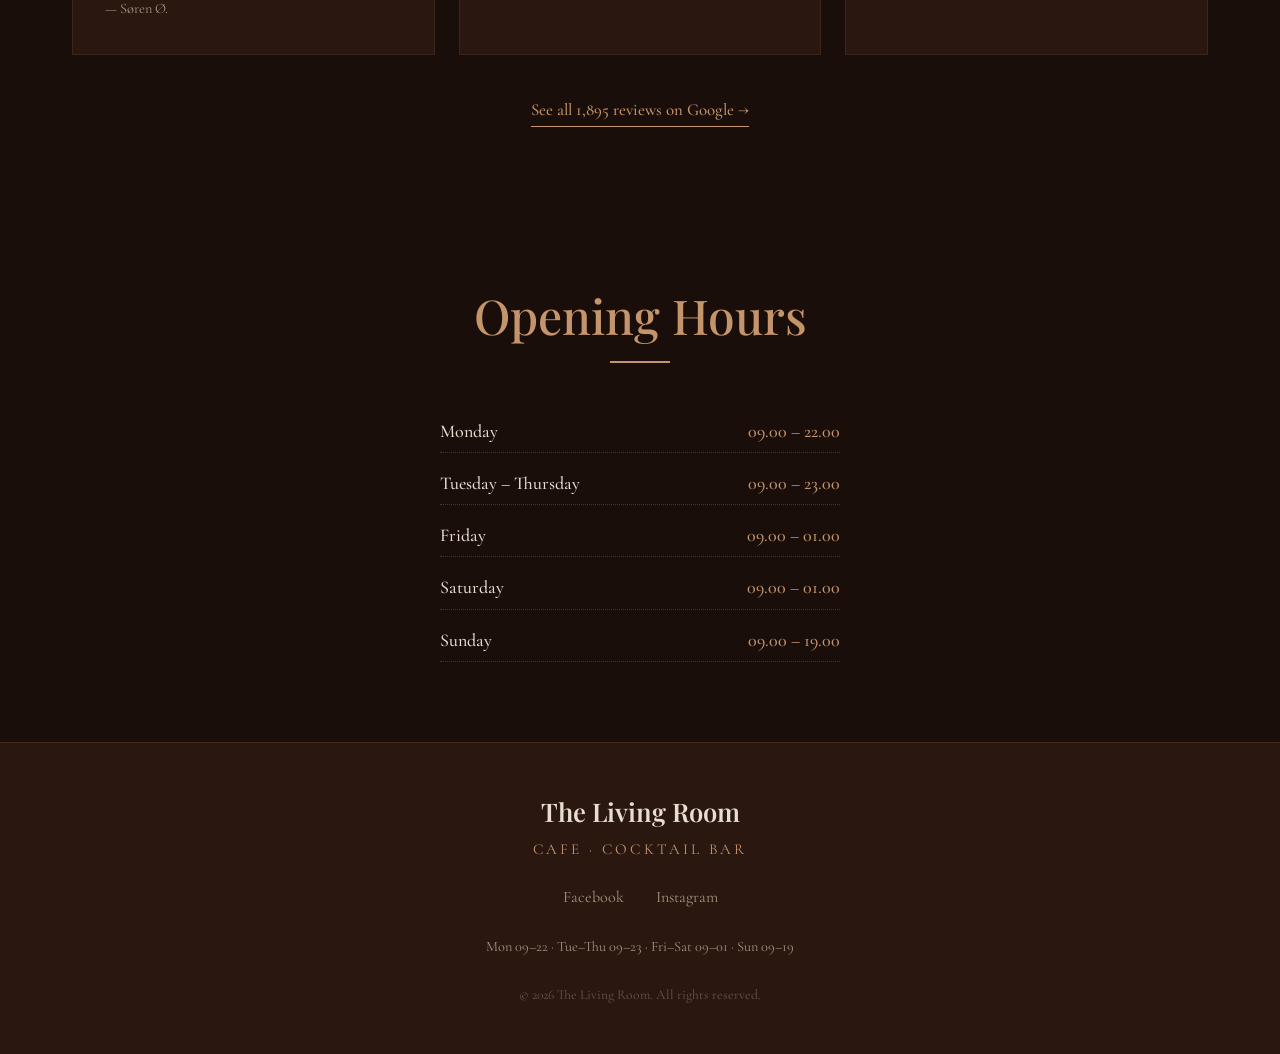
==== commit 1808af7f: "Translate all content from Danish to English - All pages: lang="da" → lang="en" - Meta descriptions " ====
--- a/index.html
+++ b/index.html
@@ -1,13 +1,13 @@
 <!DOCTYPE html>
-<html lang="da">
+<html lang="en">
 <head>
   <meta charset="UTF-8">
   <meta name="viewport" content="width=device-width, initial-scale=1.0">
-  <meta name="description" content="The Living Room — Cafe & Cocktail Bar i København. Cocktails, øl, vin og god stemning.">
+  <meta name="description" content="The Living Room — Cafe & Cocktail Bar in Copenhagen. Cocktails, beer, wine and great vibes.">
   <meta property="og:title" content="The Living Room — Cafe & Cocktail Bar">
-  <meta property="og:description" content="Cafe & Cocktail Bar i København. Cocktails, øl, vin og god stemning.">
+  <meta property="og:description" content="Cafe & Cocktail Bar in Copenhagen. Cocktails, beer, wine and great vibes.">
   <meta property="og:image" content="images/fireplace.png">
-  <title>The Living Room | Cafe & Cocktail Bar — København</title>
+  <title>The Living Room | Cafe & Cocktail Bar — Copenhagen</title>
   <link rel="stylesheet" href="css/style.css">
 </head>
 <body>
@@ -26,7 +26,7 @@
   <!-- Hero -->
   <section class="hero" id="hero">
     <video class="hero__video" src="images/hero-video.mp4" autoplay muted loop playsinline webkit-playsinline preload="auto" poster="images/fireplace.png"></video>
-    <img src="images/fireplace.png" alt="The Living Room interiør med pejs og lædersofaer" class="hero__image hero__image--fallback">
+    <img src="images/fireplace.png" alt="The Living Room interior with fireplace and leather sofas" class="hero__image hero__image--fallback">
     <div class="hero__overlay"></div>
     <div class="hero__content">
       <h1 class="hero__title">The<br>Living<br>Room</h1>
@@ -37,32 +37,32 @@
 
   <!-- Gallery -->
   <section class="gallery">
-    <h2 class="gallery__heading">Oplev Stemningen</h2>
-    <p class="gallery__subheading">Et univers af hygge, stil og varme</p>
+    <h2 class="gallery__heading">Experience the Atmosphere</h2>
+    <p class="gallery__subheading">A world of warmth, style and comfort</p>
     <div class="gallery__grid">
       <div class="gallery__item gallery__item--tall">
-        <img src="images/lounge-sofa.png" alt="Lounge med sofaer og stearinlys">
+        <img src="images/lounge-sofa.png" alt="Lounge with sofas and candles">
         <div class="gallery__overlay"><span>Lounge</span></div>
       </div>
       <div class="gallery__item">
-        <img src="images/lounge-lantern.png" alt="Marokkansk lanterne og loungeområde">
-        <div class="gallery__overlay"><span>Atmosfære</span></div>
+        <img src="images/lounge-lantern.png" alt="Moroccan lantern and lounge area">
+        <div class="gallery__overlay"><span>Ambience</span></div>
       </div>
       <div class="gallery__item">
-        <img src="images/cafe-bar.png" alt="Café bar i dagslys">
-        <div class="gallery__overlay"><span>Baren</span></div>
+        <img src="images/cafe-bar.png" alt="Cafe bar in daylight">
+        <div class="gallery__overlay"><span>The Bar</span></div>
       </div>
       <div class="gallery__item">
-        <img src="images/decor.png" alt="Interiør dekoration med vintage møbler">
-        <div class="gallery__overlay"><span>Interiør</span></div>
+        <img src="images/decor.png" alt="Interior decoration with vintage furniture">
+        <div class="gallery__overlay"><span>Interior</span></div>
       </div>
       <div class="gallery__item gallery__item--tall">
-        <img src="images/fireplace.png" alt="Pejs og lædersofaer">
-        <div class="gallery__overlay"><span>Pejsekrog</span></div>
+        <img src="images/fireplace.png" alt="Fireplace and leather sofas">
+        <div class="gallery__overlay"><span>Fireplace</span></div>
       </div>
       <div class="gallery__item">
         <img src="images/exterior.png" alt="The Living Room facade">
-        <div class="gallery__overlay"><span>Facaden</span></div>
+        <div class="gallery__overlay"><span>Entrance</span></div>
       </div>
     </div>
   </section>
@@ -83,42 +83,42 @@
     <h2 class="section__title">What Our Guests Say</h2>
     <div class="reviews__rating">
       <span class="reviews__stars">&#9733;&#9733;&#9733;&#9733;&#9734;</span>
-      <span class="reviews__score">4,5 / 5</span>
-      <span class="reviews__source">— 1.895 anmeldelser p&aring; Google</span>
+      <span class="reviews__score">4.5 / 5</span>
+      <span class="reviews__source">— 1,895 reviews on Google</span>
     </div>
     <div class="reviews__grid">
       <div class="reviews__card">
         <div class="reviews__card-stars">&#9733;&#9733;&#9733;&#9733;&#9733;</div>
-        <p class="reviews__card-text">"Sk&oslash;n sted midt i K&oslash;benhavns hjerte. Alt hyggelig stemning, god betjening og cozy indretning. Kommer der igen og igen."</p>
+        <p class="reviews__card-text">"Lovely place in the heart of Copenhagen. Cozy atmosphere, great service and beautiful interior. We keep coming back again and again."</p>
         <span class="reviews__card-author">— Merete Carolyn</span>
       </div>
       <div class="reviews__card">
         <div class="reviews__card-stars">&#9733;&#9733;&#9733;&#9733;&#9733;</div>
-        <p class="reviews__card-text">"Vildeste sted for indadvendte der vil hygge i de mest afslappende omgivelser nedenunder!"</p>
+        <p class="reviews__card-text">"The best spot for introverts who want to relax in the most laid-back surroundings downstairs!"</p>
         <span class="reviews__card-author">— Sam Sung</span>
       </div>
       <div class="reviews__card">
         <div class="reviews__card-stars">&#9733;&#9733;&#9733;&#9733;&#9733;</div>
-        <p class="reviews__card-text">"Hyggeligt sted med god atmosf&aelig;re og stemningen er intim. Elsker at f&aring; drinks derinde. Hurtig betjening."</p>
+        <p class="reviews__card-text">"Cozy place with great atmosphere and an intimate vibe. Love getting drinks here. Quick service."</p>
         <span class="reviews__card-author">— Chrystina Lotus</span>
       </div>
       <div class="reviews__card">
         <div class="reviews__card-stars">&#9733;&#9733;&#9733;&#9733;&#9733;</div>
-        <p class="reviews__card-text">"Dejlig cafe i Pisserenden i K&oslash;benhavn. Deres st&oslash;rste aktiv er den &aring;bne pejs p&aring; nederste etage hvor man kan v&aelig;re heldig at sidde lige ved ilden."</p>
+        <p class="reviews__card-text">"Lovely cafe in Pisserenden in Copenhagen. Their greatest asset is the open fireplace on the lower floor where you might be lucky enough to sit right by the fire."</p>
         <span class="reviews__card-author">— S&oslash;ren &Oslash;.</span>
       </div>
       <div class="reviews__card">
         <div class="reviews__card-stars">&#9733;&#9733;&#9733;&#9733;&#9733;</div>
-        <p class="reviews__card-text">"Virkelig hyggelig og stemningsfyldt sted med alverdens m&oslash;bler, hj&oslash;rner, kroge og etager."</p>
+        <p class="reviews__card-text">"Truly cozy and atmospheric place with all sorts of furniture, corners, nooks and floors to explore."</p>
         <span class="reviews__card-author">— Mette Mette</span>
       </div>
       <div class="reviews__card">
         <div class="reviews__card-stars">&#9733;&#9733;&#9733;&#9733;&#9733;</div>
-        <p class="reviews__card-text">"Hyggeligt sted med m&oslash;bler der ligner at de har en genbrugsbutik men som samtidigt f&aring;r en til at slappe af."</p>
+        <p class="reviews__card-text">"Cozy place with furniture that looks like it came from a thrift shop, yet somehow makes you feel completely relaxed."</p>
         <span class="reviews__card-author">— Mikkel Klingstr&oslash;m</span>
       </div>
     </div>
-    <a href="https://www.google.com/maps?cid=16107335277235513688" target="_blank" rel="noopener" class="reviews__link">Se alle 1.895 anmeldelser p&aring; Google &rarr;</a>
+    <a href="https://www.google.com/maps?cid=16107335277235513688" target="_blank" rel="noopener" class="reviews__link">See all 1,895 reviews on Google &rarr;</a>
   </section>
 
   <!-- Opening Hours -->
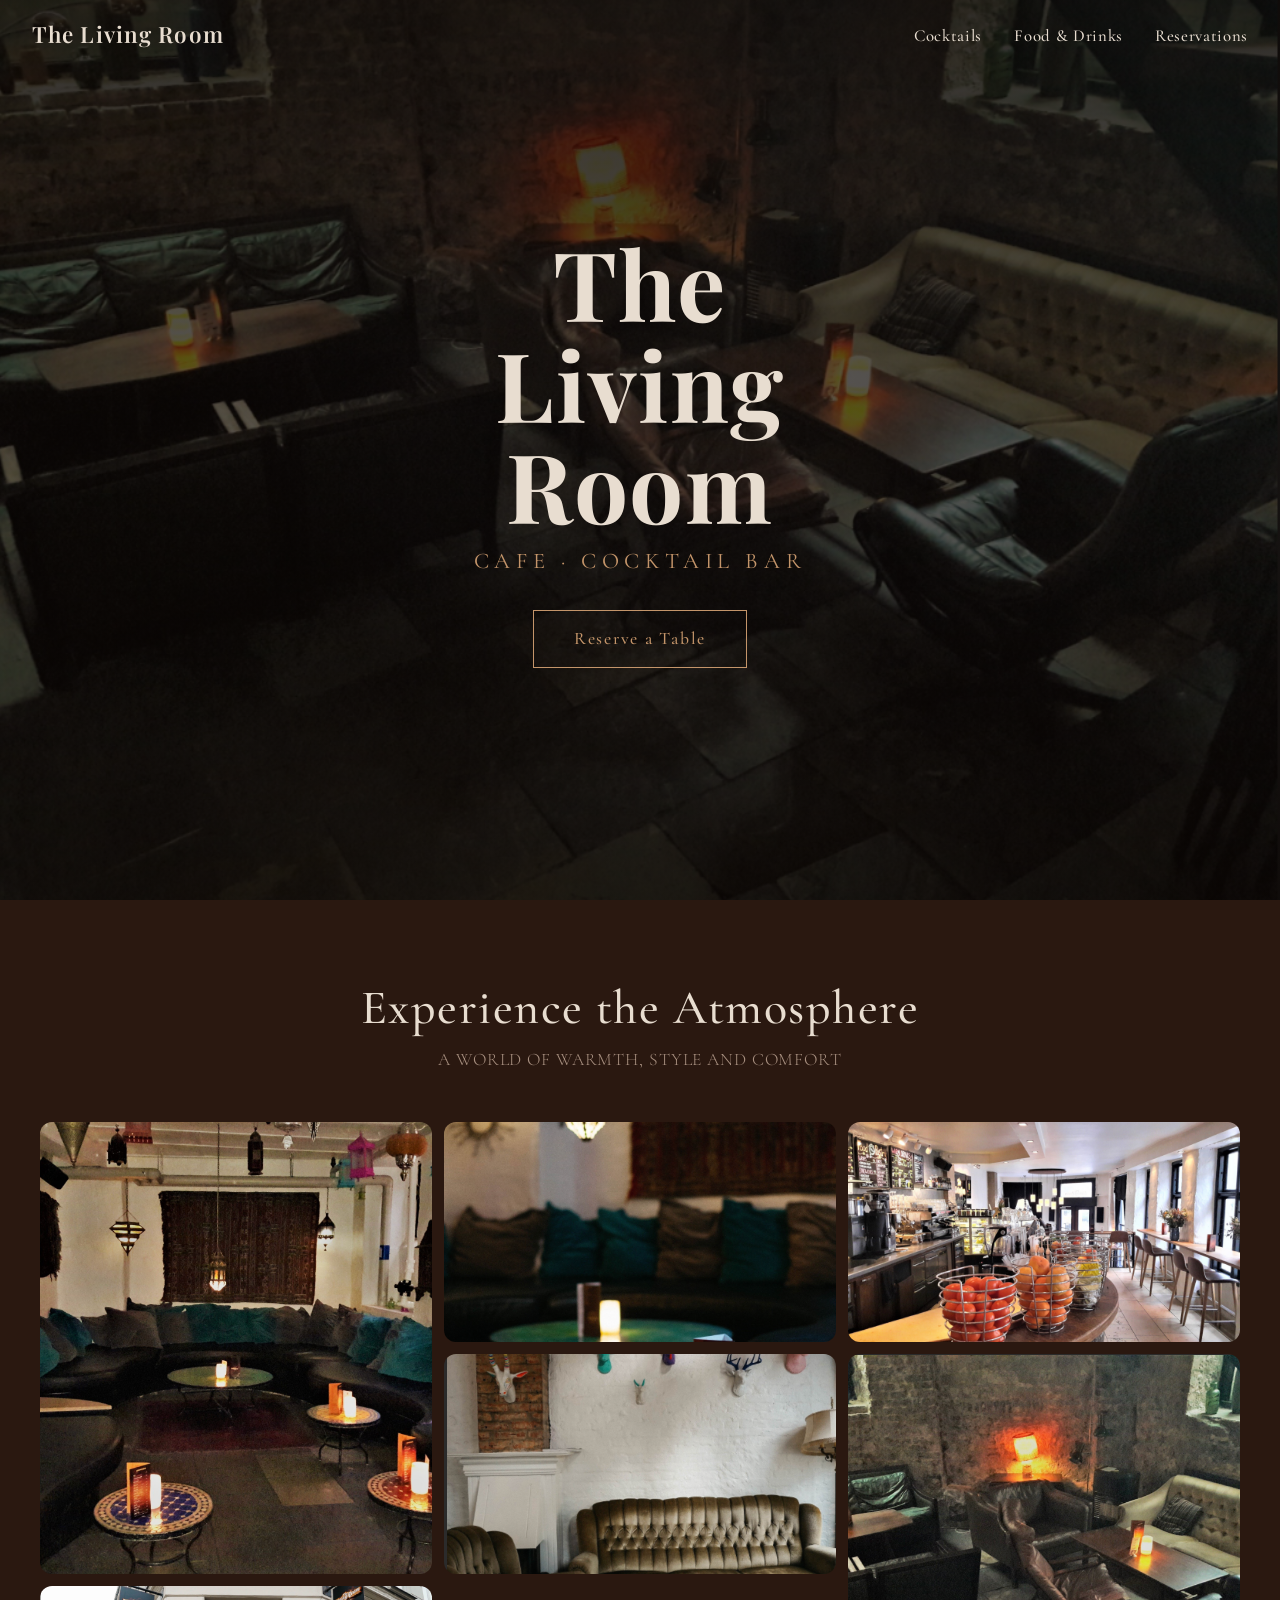
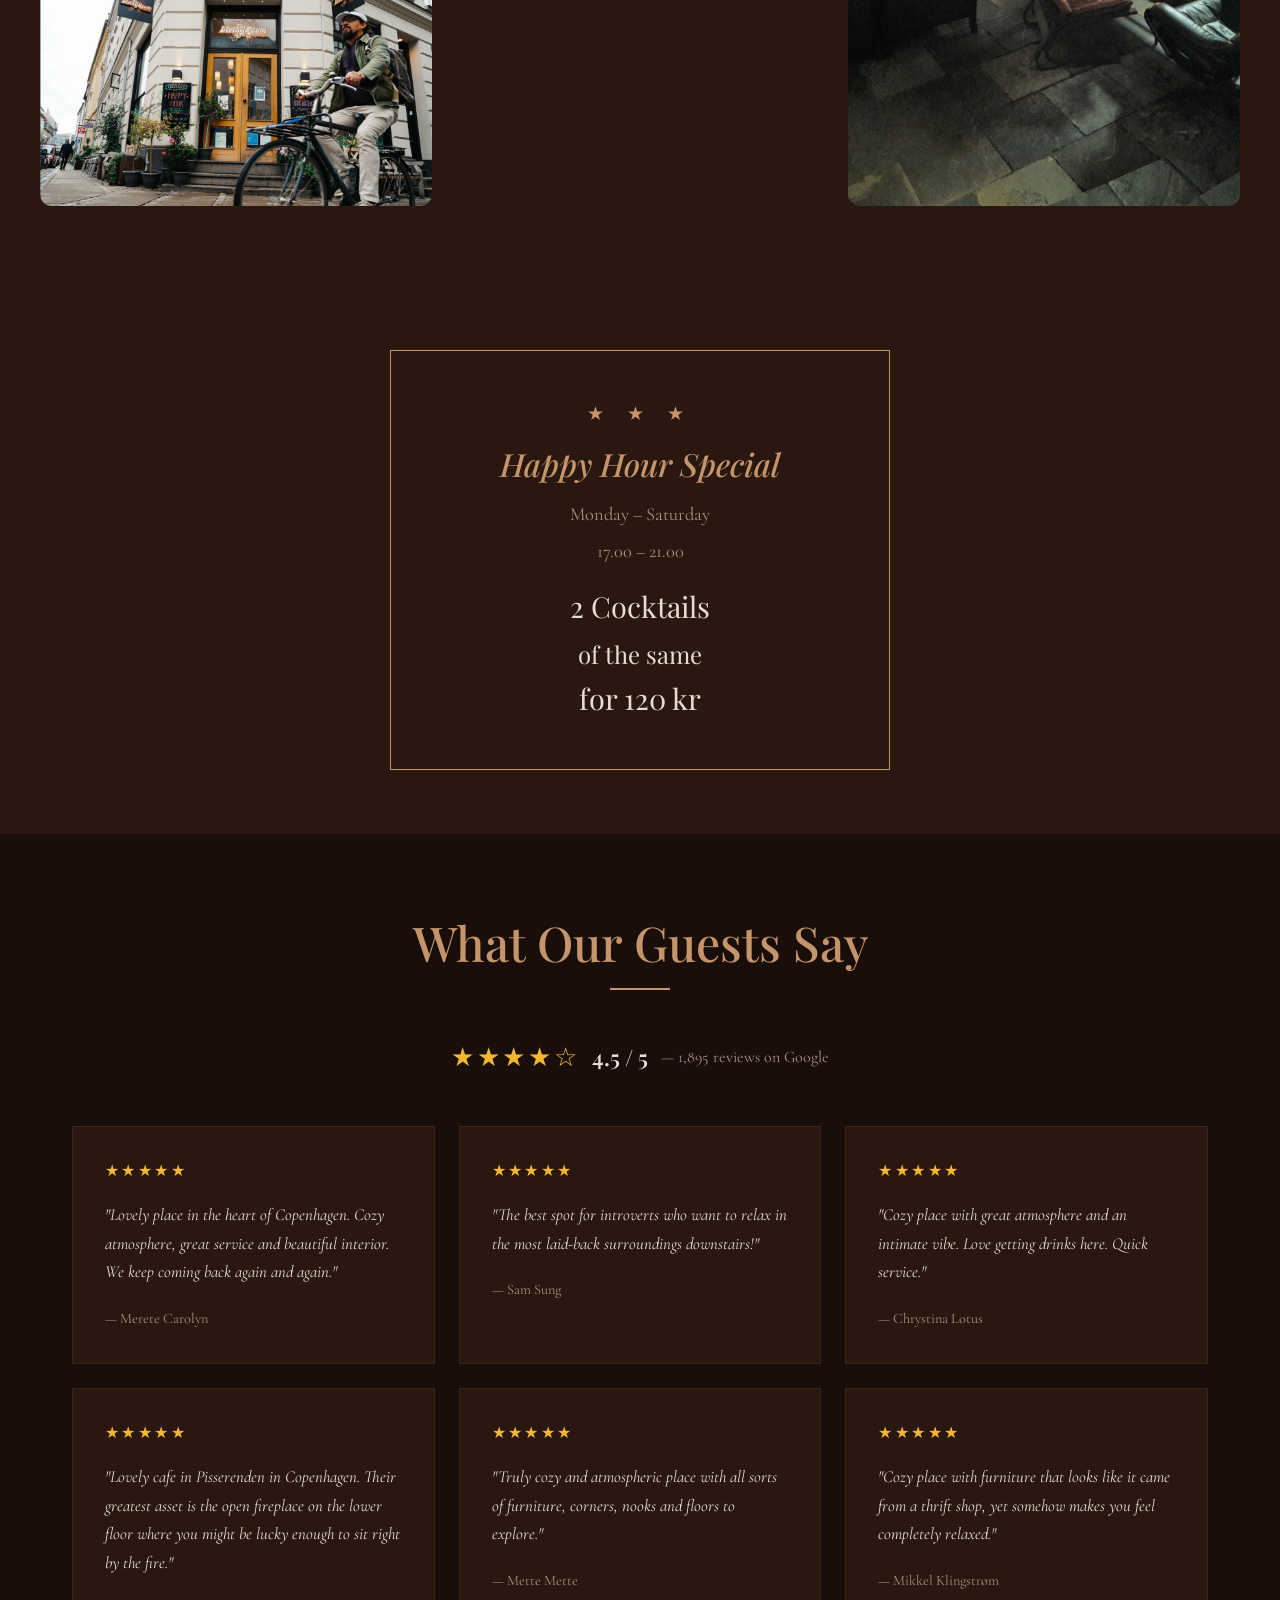
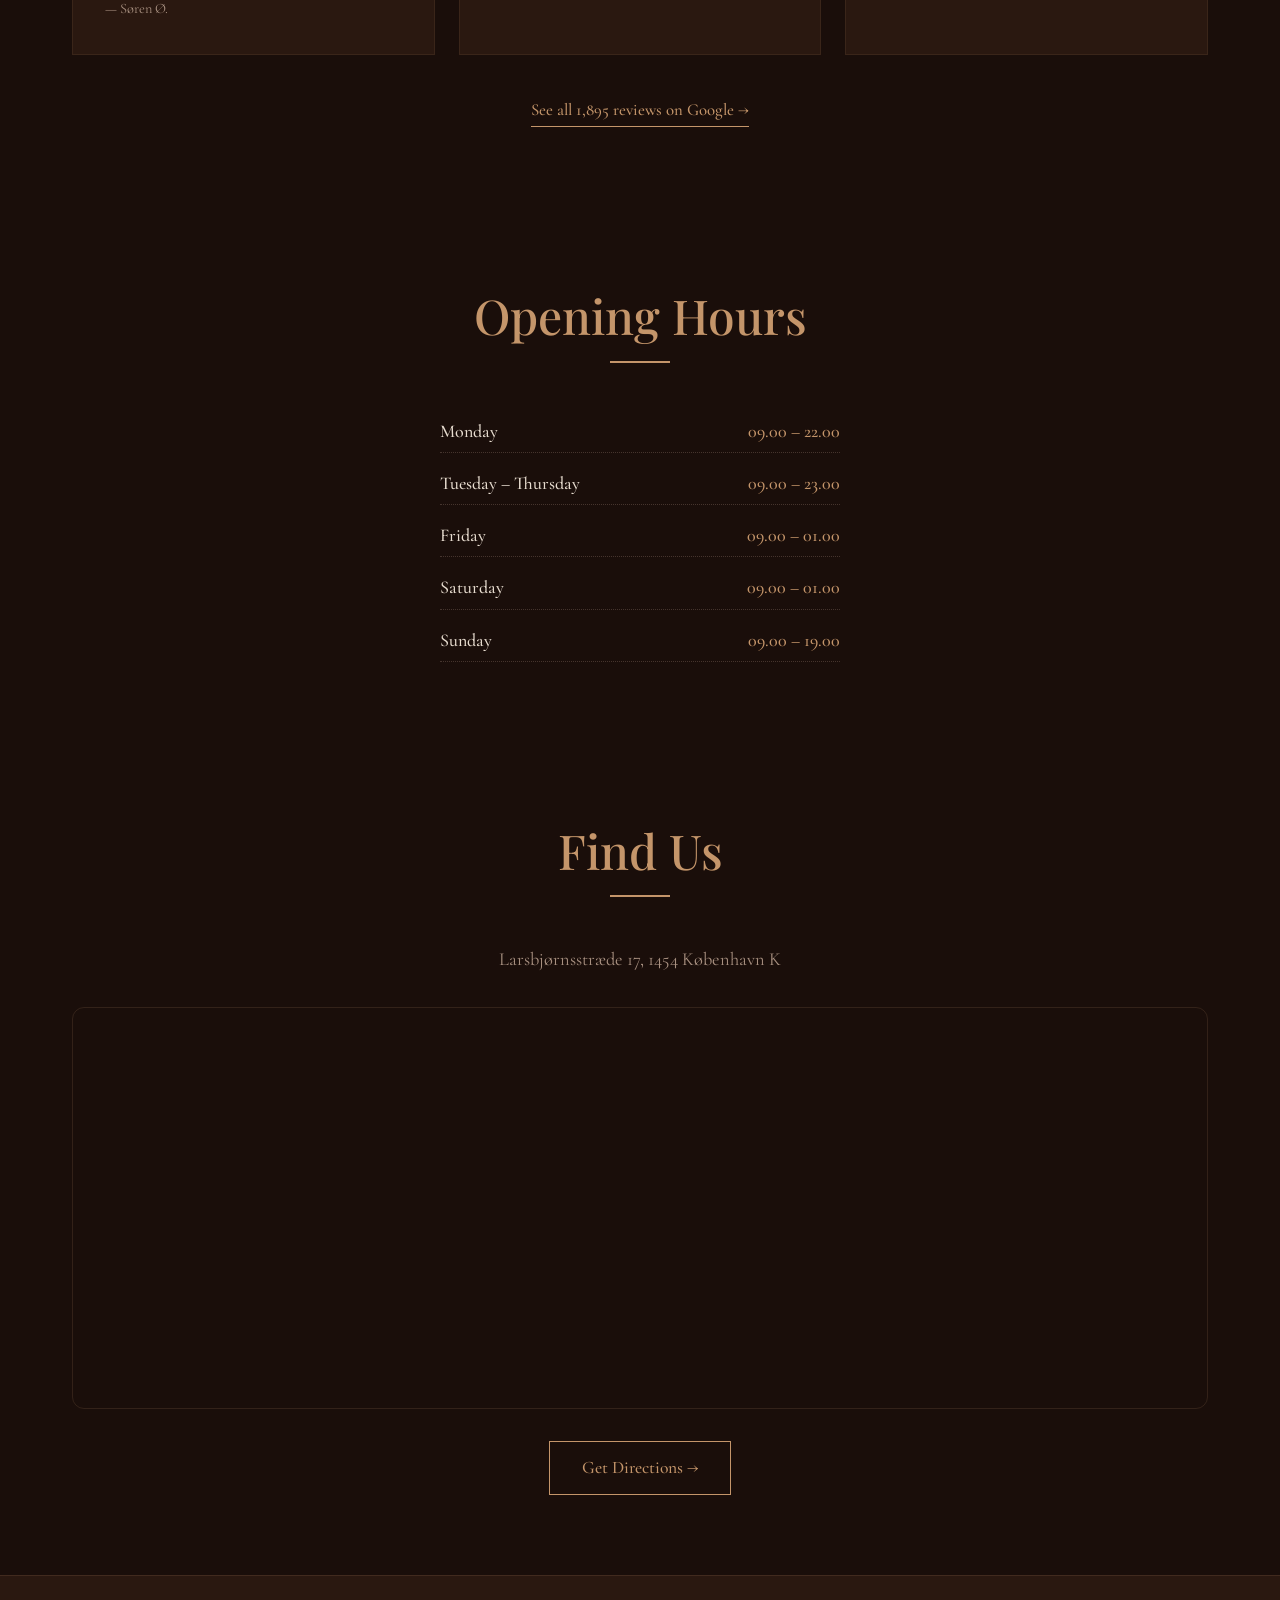
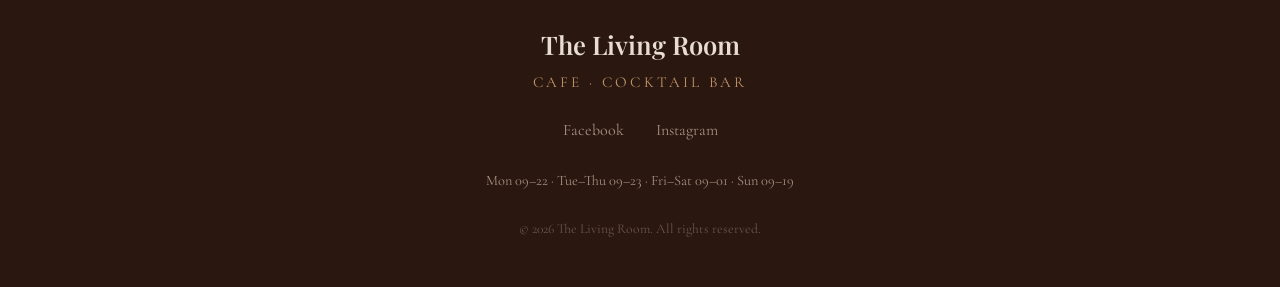
==== commit d467052b: "Add Google Maps embed with directions link - Added "Find Us" section with embedded Google Map on ind" ====
--- a/index.html
+++ b/index.html
@@ -148,6 +148,23 @@
     </div>
   </section>
 
+  <!-- Find Us -->
+  <section class="section find-us">
+    <h2 class="section__title">Find Us</h2>
+    <p class="find-us__address">Larsbjørnsstræde 17, 1454 København K</p>
+    <div class="find-us__map">
+      <iframe
+        src="https://www.google.com/maps/embed?pb=!1m18!1m12!1m3!1d2249.5!2d12.5697!3d55.6782!2m3!1f0!2f0!3f0!3m2!1i1024!2i768!4f13.1!3m3!1m2!1s0x4652530ff84a0e35%3A0xdf8bbf6b8e6565d8!2sThe%20Living%20Room!5e0!3m2!1sen!2sdk!4v1709000000000"
+        width="100%" height="400" style="border:0;" allowfullscreen="" loading="lazy"
+        referrerpolicy="no-referrer-when-downgrade"
+        title="The Living Room on Google Maps">
+      </iframe>
+    </div>
+    <a href="https://www.google.com/maps/dir//The+Living+Room,+Larsbjørnsstræde+17,+1454+København" target="_blank" rel="noopener" class="find-us__directions">
+      Get Directions &rarr;
+    </a>
+  </section>
+
   <!-- Footer -->
   <footer class="footer">
     <div class="footer__brand">The Living Room</div>
--- a/css/style.css
+++ b/css/style.css
@@ -784,6 +784,49 @@
 
 .reviews__link:hover {
   color: var(--color-accent-light);
+}
+
+/* ---------- Find Us / Map ---------- */
+.find-us {
+  text-align: center;
+}
+
+.find-us__address {
+  font-family: var(--font-body);
+  font-size: 1.15rem;
+  color: var(--color-text-muted);
+  margin-bottom: 2rem;
+}
+
+.find-us__map {
+  max-width: var(--max-width);
+  margin: 0 auto 2rem;
+  border-radius: 12px;
+  overflow: hidden;
+  border: 1px solid rgba(196, 149, 106, 0.15);
+}
+
+.find-us__map iframe {
+  display: block;
+  width: 100%;
+  height: 400px;
+  filter: grayscale(0.3) contrast(1.1);
+}
+
+.find-us__directions {
+  display: inline-block;
+  font-family: var(--font-body);
+  font-size: 1.1rem;
+  font-weight: 500;
+  color: var(--color-accent);
+  border: 1px solid var(--color-accent);
+  padding: 0.75rem 2rem;
+  transition: all 0.3s ease;
+}
+
+.find-us__directions:hover {
+  background-color: var(--color-accent);
+  color: var(--color-bg);
 }
 
 /* ---------- Decorative Divider ---------- */
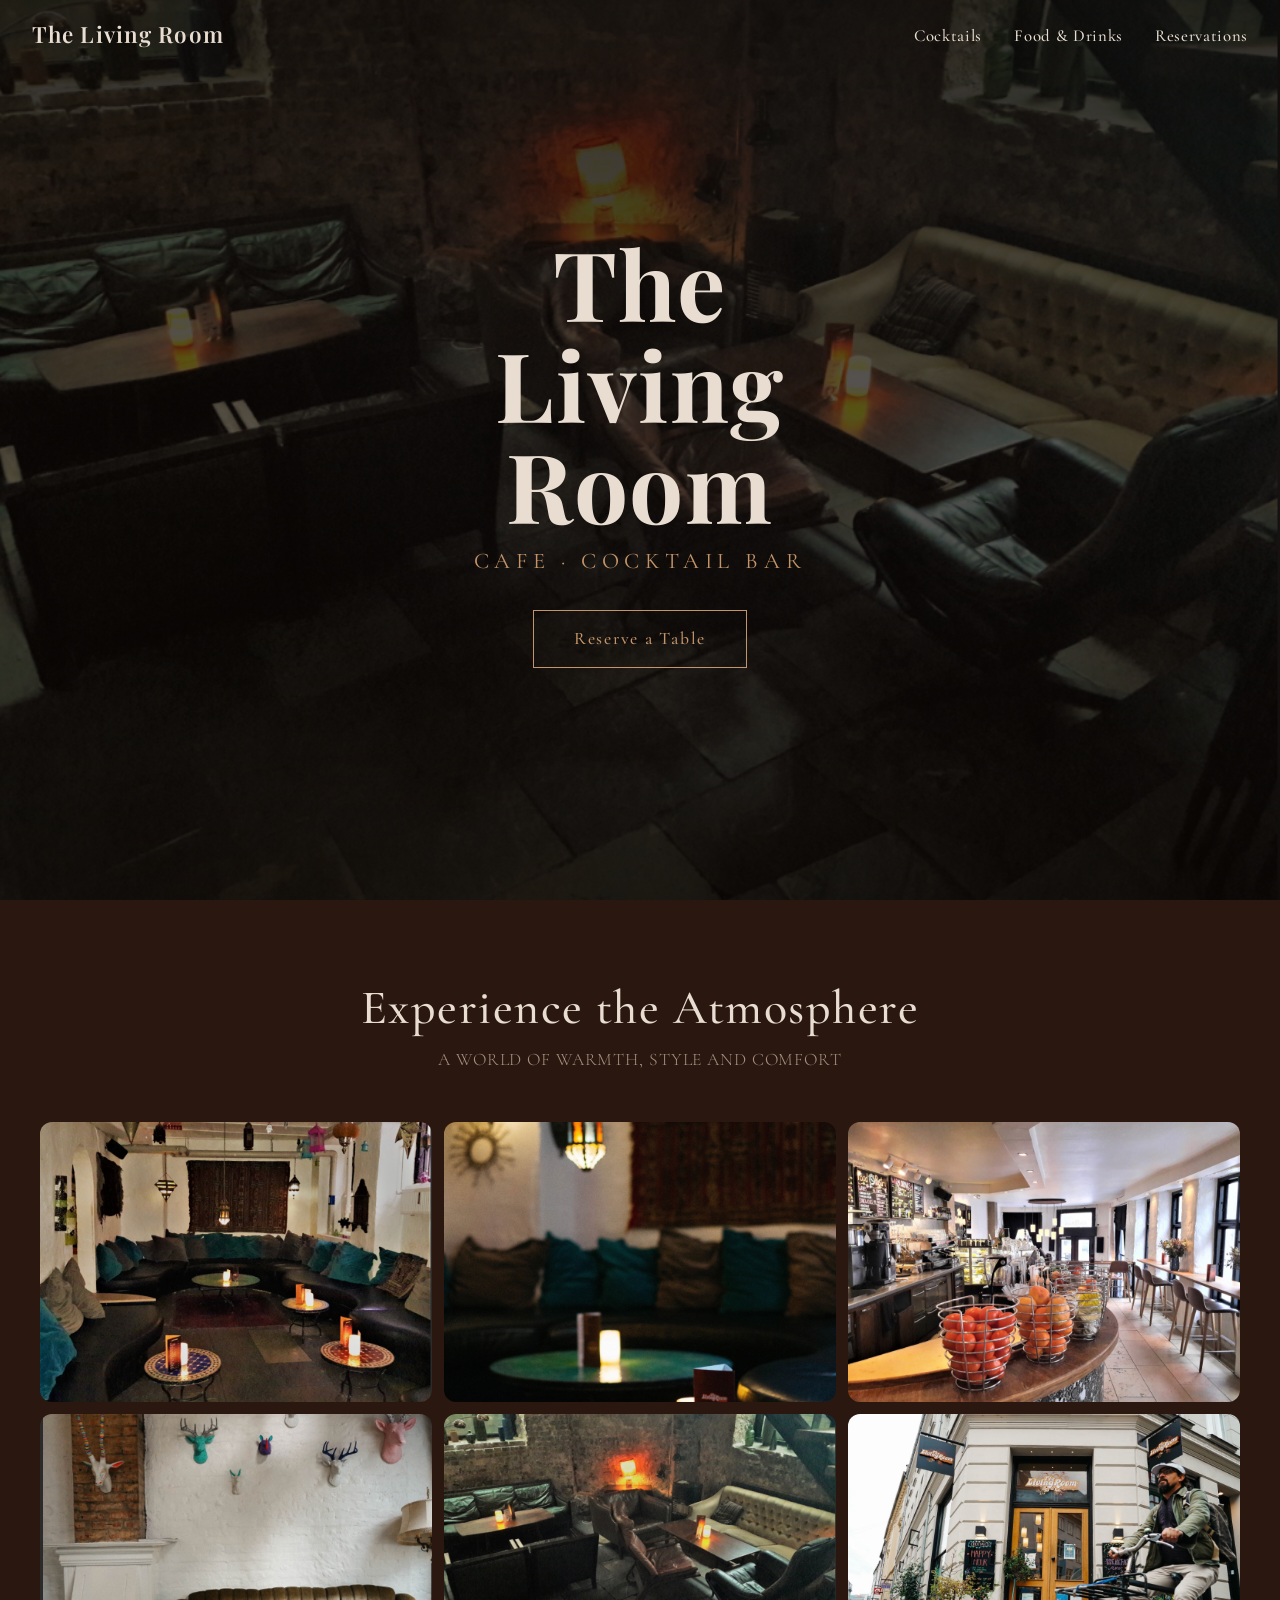
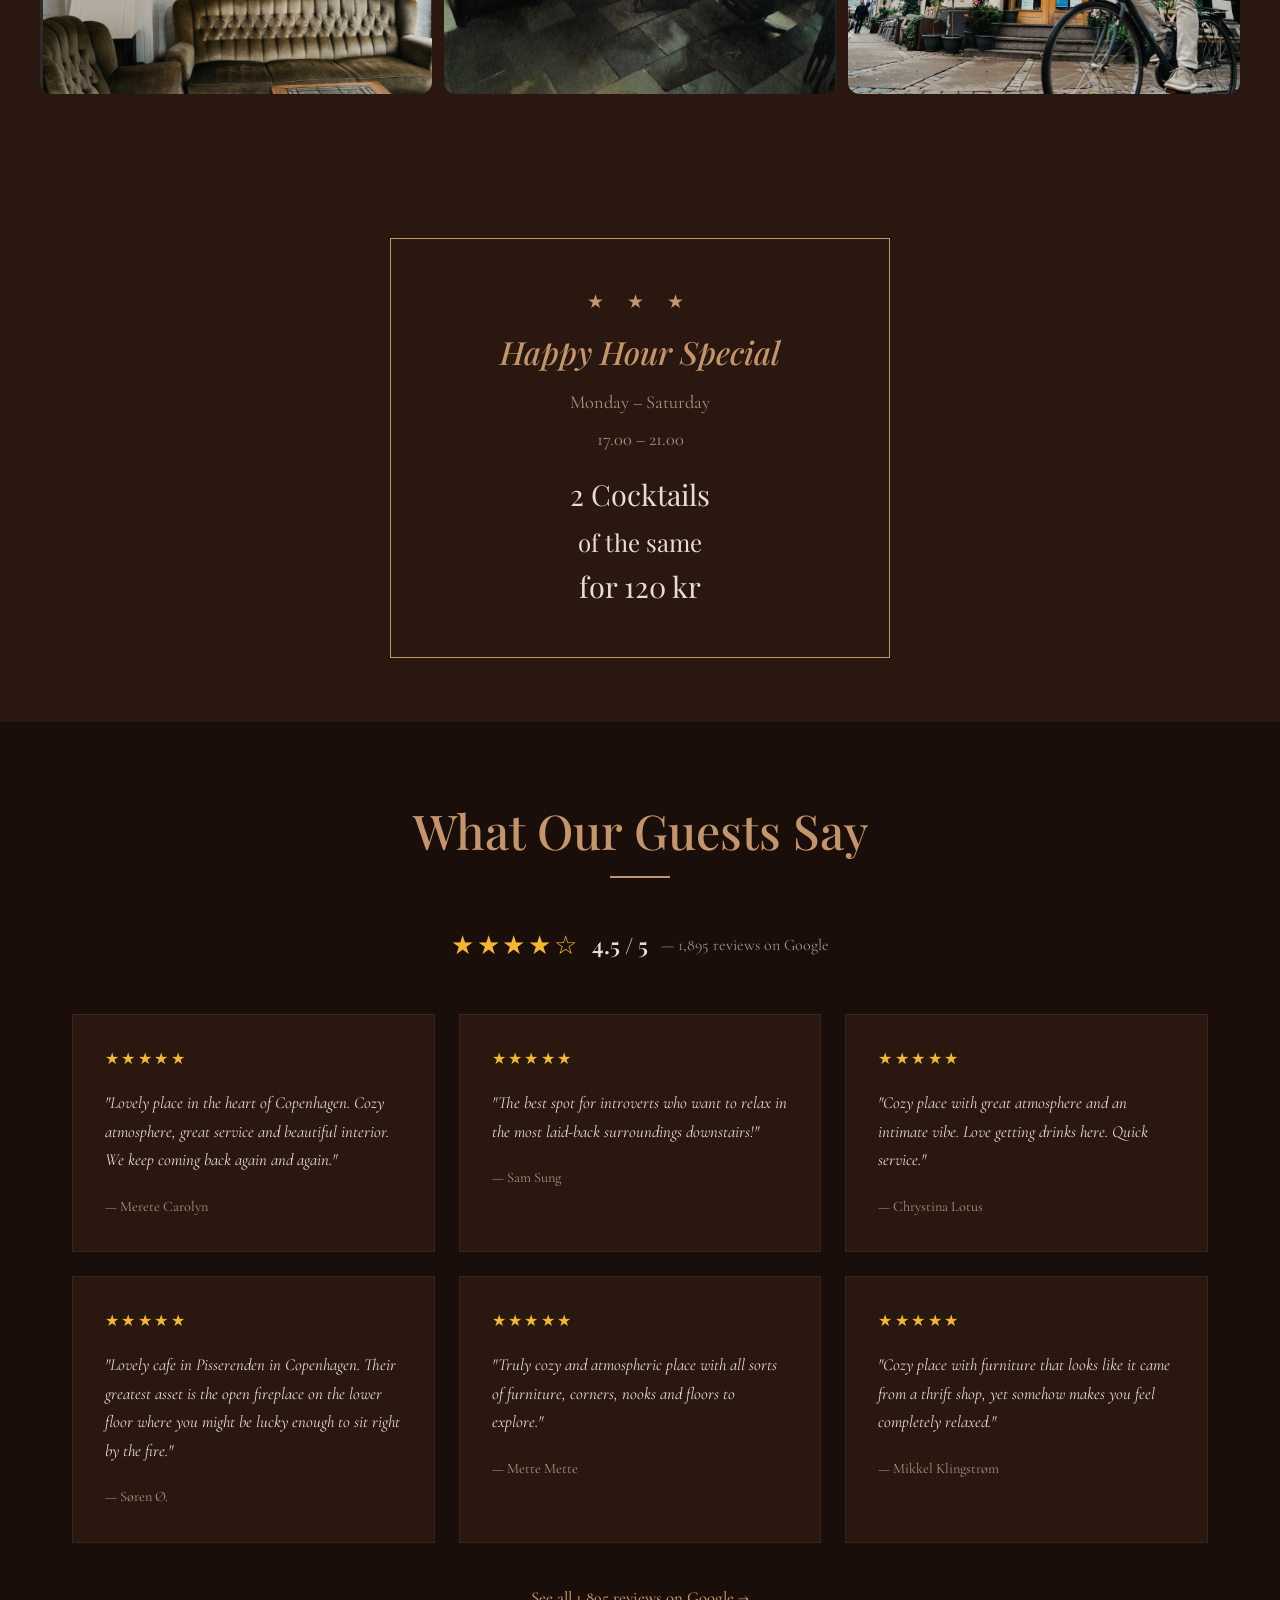
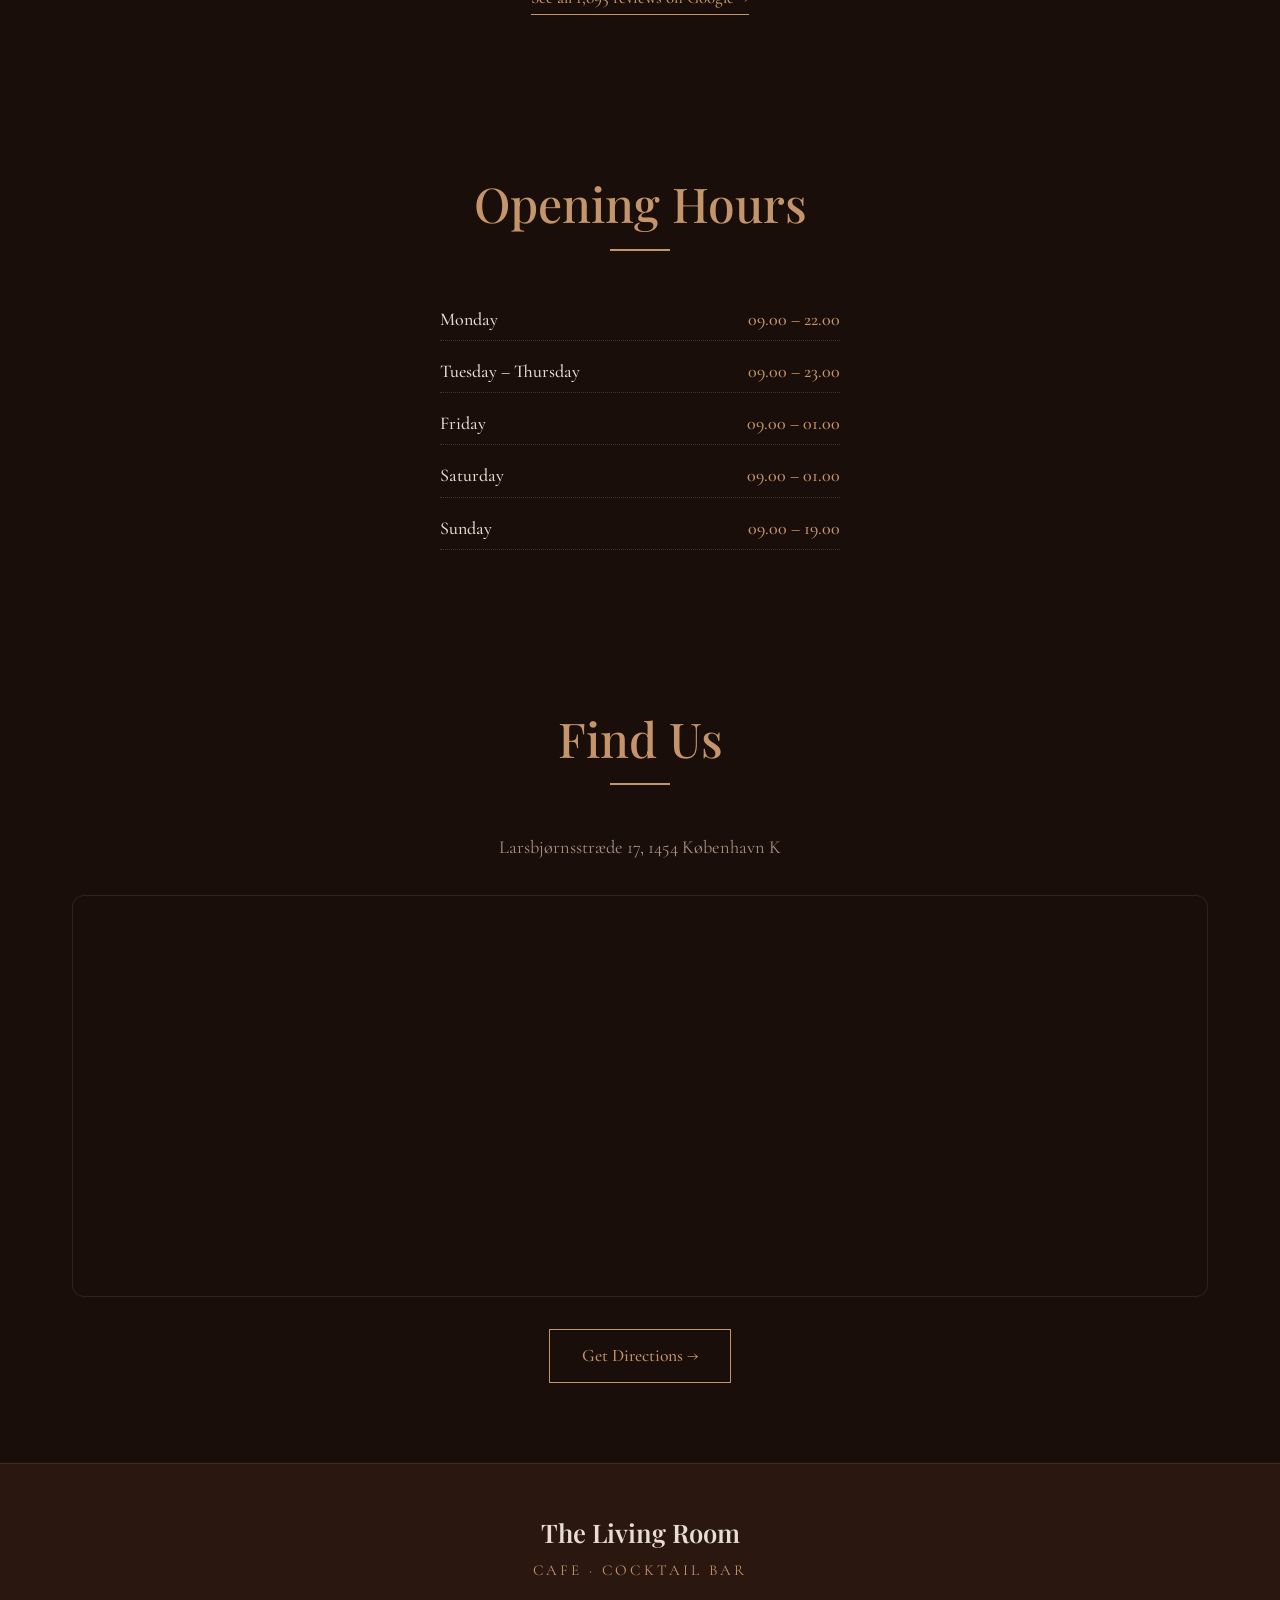
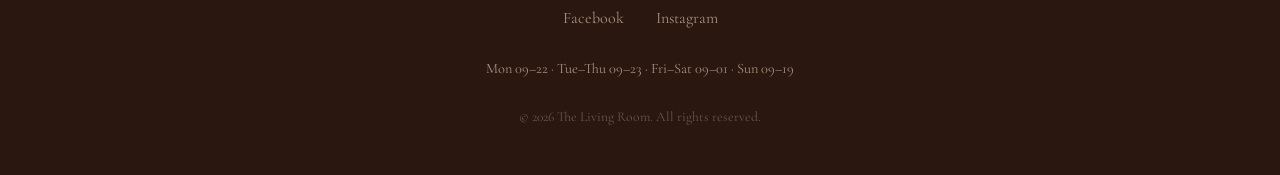
==== commit 72cd24dd: "Fix gallery layout — clean uniform 3×2 grid Replaced broken mosaic grid (uneven sizes, gaps) with a " ====
--- a/index.html
+++ b/index.html
@@ -40,7 +40,7 @@
     <h2 class="gallery__heading">Experience the Atmosphere</h2>
     <p class="gallery__subheading">A world of warmth, style and comfort</p>
     <div class="gallery__grid">
-      <div class="gallery__item gallery__item--tall">
+      <div class="gallery__item">
         <img src="images/lounge-sofa.png" alt="Lounge with sofas and candles">
         <div class="gallery__overlay"><span>Lounge</span></div>
       </div>
@@ -56,7 +56,7 @@
         <img src="images/decor.png" alt="Interior decoration with vintage furniture">
         <div class="gallery__overlay"><span>Interior</span></div>
       </div>
-      <div class="gallery__item gallery__item--tall">
+      <div class="gallery__item">
         <img src="images/fireplace.png" alt="Fireplace and leather sofas">
         <div class="gallery__overlay"><span>Fireplace</span></div>
       </div>
--- a/css/style.css
+++ b/css/style.css
@@ -297,7 +297,7 @@
 .gallery__grid {
   display: grid;
   grid-template-columns: repeat(3, 1fr);
-  grid-auto-rows: 220px;
+  grid-template-rows: 280px 280px;
   gap: 0.75rem;
   max-width: var(--max-width);
   margin: 0 auto;
@@ -307,10 +307,6 @@
   position: relative;
   overflow: hidden;
   border-radius: 12px;
-}
-
-.gallery__item--tall {
-  grid-row: span 2;
 }
 
 .gallery__item img {
@@ -874,7 +870,7 @@
 
   .gallery__grid {
     grid-template-columns: 1fr 1fr;
-    grid-auto-rows: 180px;
+    grid-template-rows: repeat(3, 220px);
   }
 
   .reviews__grid {
@@ -903,11 +899,7 @@
 
   .gallery__grid {
     grid-template-columns: 1fr;
-    grid-auto-rows: 200px;
-  }
-
-  .gallery__item--tall {
-    grid-row: span 1;
+    grid-template-rows: repeat(6, 200px);
   }
 
   .nav {
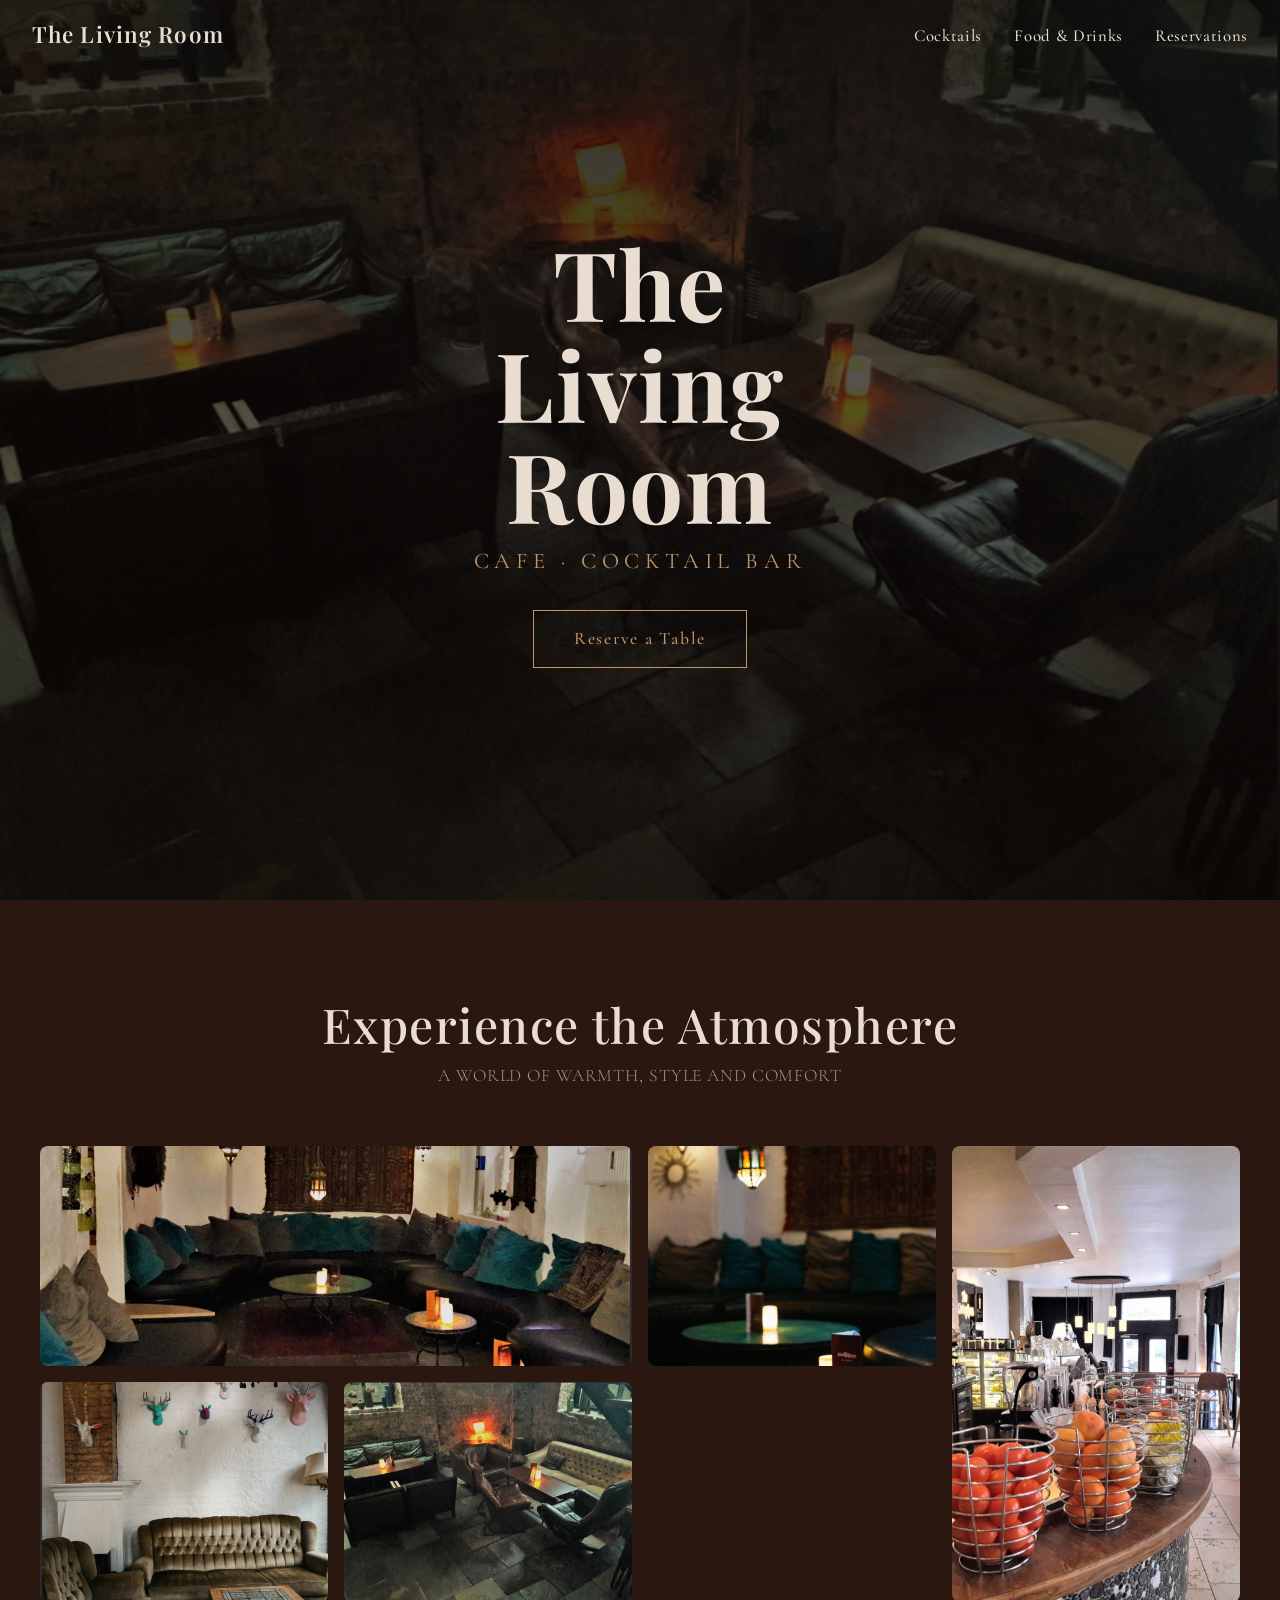
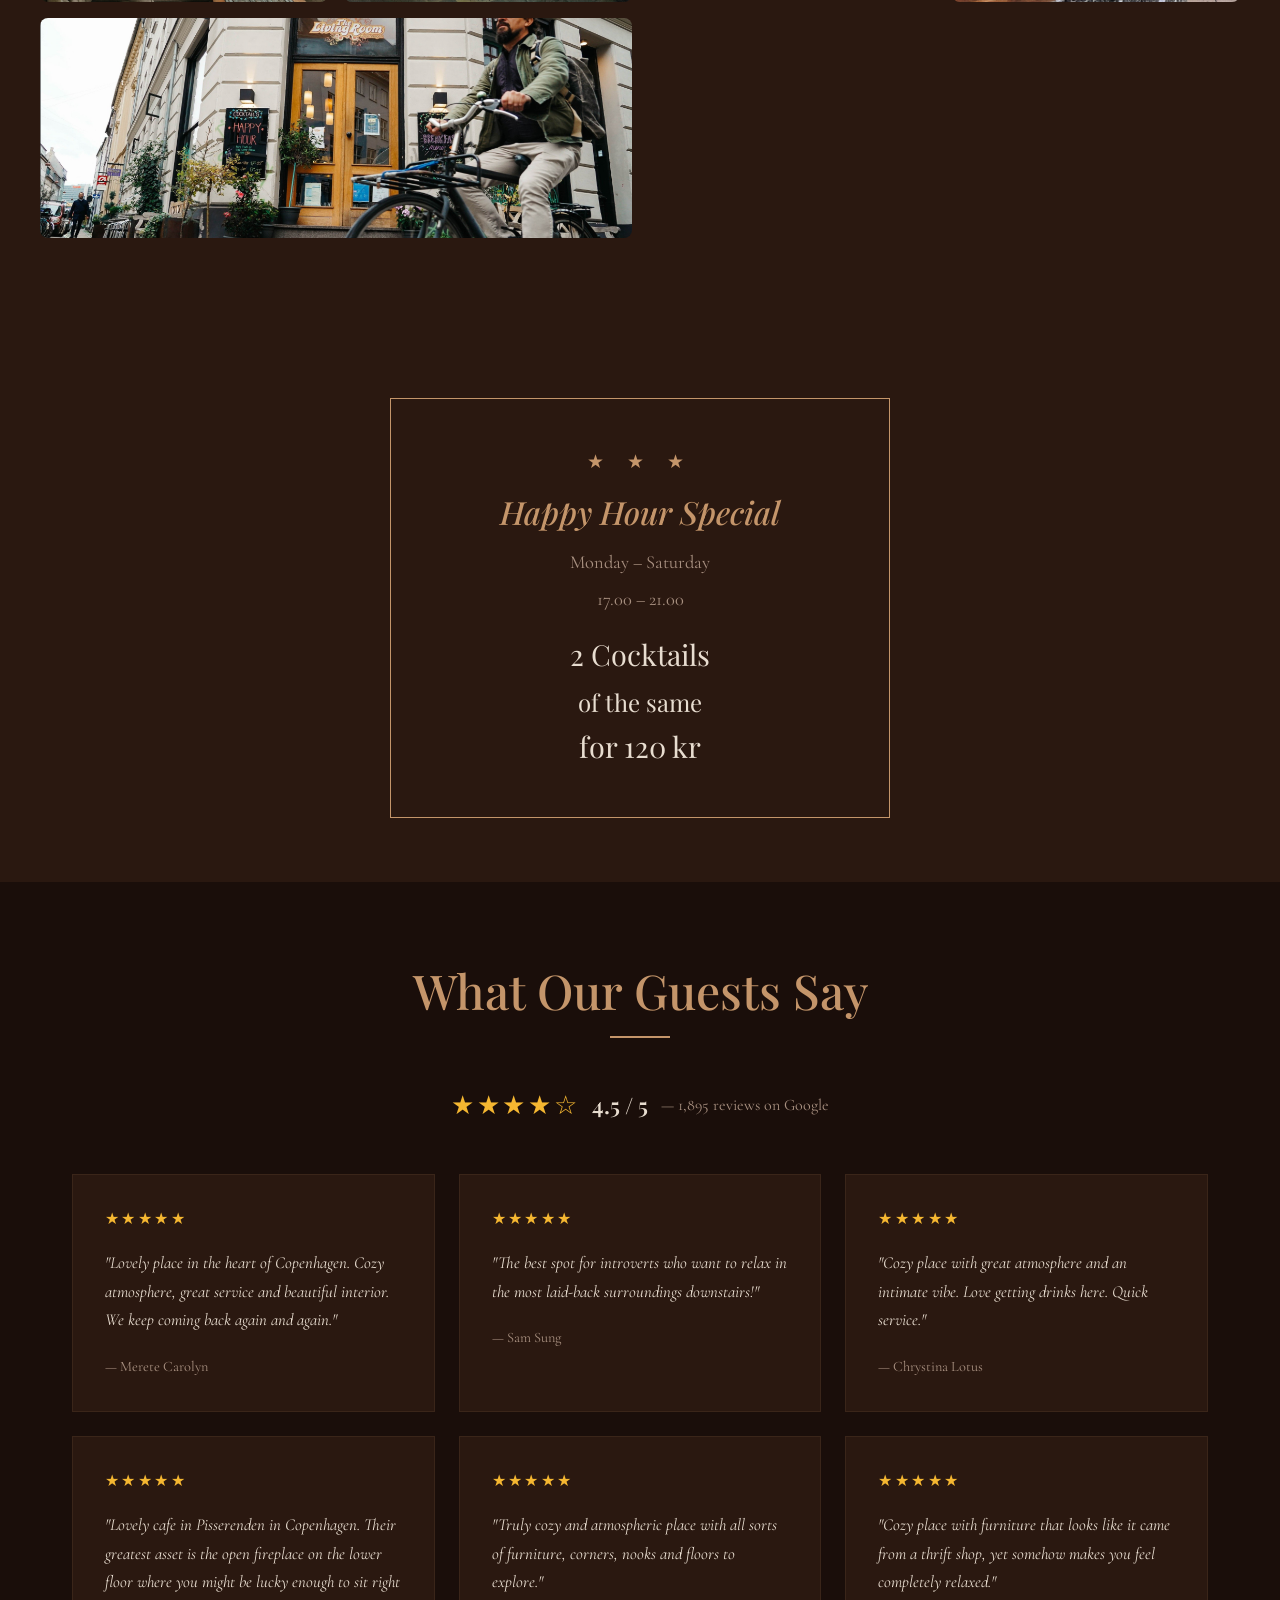
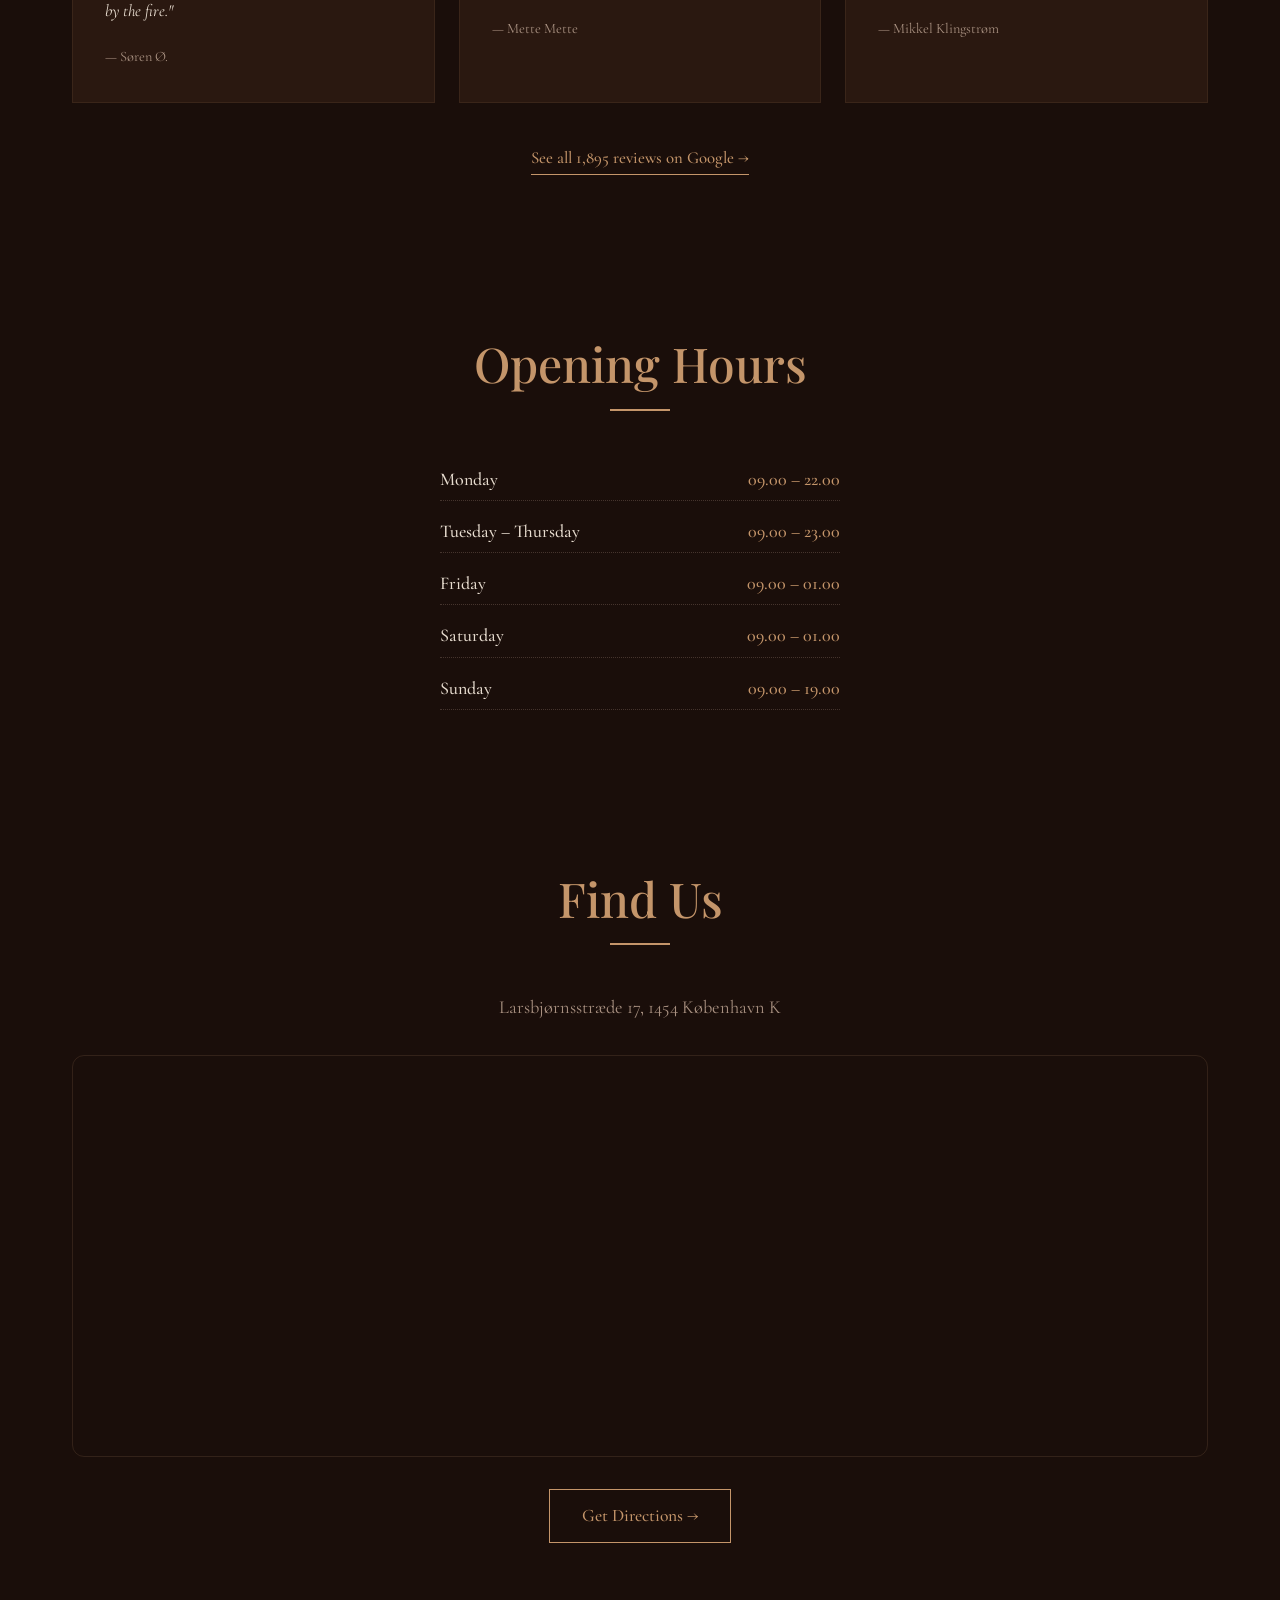
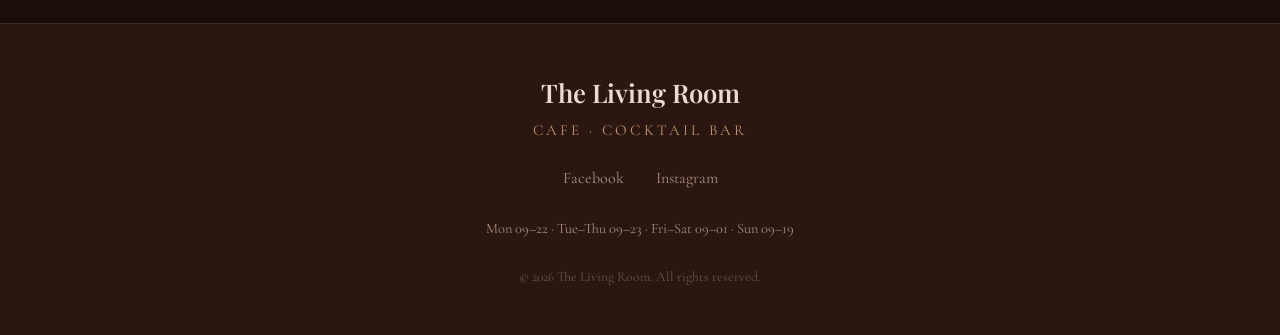
==== commit d8166f5d: "Redesign gallery with dynamic magazine-style layout and fade-in animations - Changed grid to 4-colum" ====
--- a/index.html
+++ b/index.html
@@ -25,8 +25,10 @@
 
   <!-- Hero -->
   <section class="hero" id="hero">
-    <video class="hero__video" src="images/hero-video.mp4" autoplay muted loop playsinline webkit-playsinline preload="auto" poster="images/fireplace.png"></video>
-    <img src="images/fireplace.png" alt="The Living Room interior with fireplace and leather sofas" class="hero__image hero__image--fallback">
+    <img src="images/fireplace.png" alt="The Living Room interior with fireplace and leather sofas" class="hero__image hero__image--fallback" id="heroFallback">
+    <video class="hero__video" id="heroVideo" muted loop playsinline webkit-playsinline preload="auto">
+      <source src="images/hero-video.mp4" type="video/mp4">
+    </video>
     <div class="hero__overlay"></div>
     <div class="hero__content">
       <h1 class="hero__title">The<br>Living<br>Room</h1>
@@ -40,27 +42,27 @@
     <h2 class="gallery__heading">Experience the Atmosphere</h2>
     <p class="gallery__subheading">A world of warmth, style and comfort</p>
     <div class="gallery__grid">
-      <div class="gallery__item">
+      <div class="gallery__item gallery__item--wide gallery__fade">
         <img src="images/lounge-sofa.png" alt="Lounge with sofas and candles">
         <div class="gallery__overlay"><span>Lounge</span></div>
       </div>
-      <div class="gallery__item">
+      <div class="gallery__item gallery__fade">
         <img src="images/lounge-lantern.png" alt="Moroccan lantern and lounge area">
         <div class="gallery__overlay"><span>Ambience</span></div>
       </div>
-      <div class="gallery__item">
+      <div class="gallery__item gallery__item--tall gallery__fade">
         <img src="images/cafe-bar.png" alt="Cafe bar in daylight">
         <div class="gallery__overlay"><span>The Bar</span></div>
       </div>
-      <div class="gallery__item">
+      <div class="gallery__item gallery__fade">
         <img src="images/decor.png" alt="Interior decoration with vintage furniture">
         <div class="gallery__overlay"><span>Interior</span></div>
       </div>
-      <div class="gallery__item">
+      <div class="gallery__item gallery__fade">
         <img src="images/fireplace.png" alt="Fireplace and leather sofas">
         <div class="gallery__overlay"><span>Fireplace</span></div>
       </div>
-      <div class="gallery__item">
+      <div class="gallery__item gallery__item--wide gallery__fade">
         <img src="images/exterior.png" alt="The Living Room facade">
         <div class="gallery__overlay"><span>Entrance</span></div>
       </div>
--- a/css/style.css
+++ b/css/style.css
@@ -167,6 +167,22 @@
   overflow: hidden;
 }
 
+.hero__image--fallback {
+  position: absolute;
+  inset: 0;
+  width: 100%;
+  height: 100%;
+  object-fit: cover;
+  object-position: center;
+  z-index: 1;
+  transition: opacity 0.8s ease;
+}
+
+.hero__image--fallback.is-hidden {
+  opacity: 0;
+  pointer-events: none;
+}
+
 .hero__video {
   position: absolute;
   inset: 0;
@@ -174,24 +190,20 @@
   height: 100%;
   object-fit: cover;
   object-position: center;
-}
-
-.hero__image {
-  position: absolute;
-  inset: 0;
-  width: 100%;
-  height: 100%;
-  object-fit: cover;
-  object-position: center;
-}
-
-.hero__image--fallback {
-  z-index: -1;
+  z-index: 0;
+}
+
+/* Hide Safari native play button */
+.hero__video::-webkit-media-controls-start-playback-button,
+.hero__video::-webkit-media-controls {
+  display: none !important;
+  -webkit-appearance: none;
 }
 
 .hero__overlay {
   position: absolute;
   inset: 0;
+  z-index: 2;
   background: linear-gradient(
     to bottom,
     var(--color-overlay-heavy) 0%,
@@ -203,7 +215,7 @@
 
 .hero__content {
   position: relative;
-  z-index: 1;
+  z-index: 3;
   text-align: center;
   padding: 2rem;
 }
@@ -270,13 +282,13 @@
 
 /* ---------- Gallery ---------- */
 .gallery {
-  padding: 5rem 2rem;
+  padding: 6rem 2rem;
   background-color: var(--color-bg-section);
 }
 
 .gallery__heading {
   text-align: center;
-  font-family: var(--font-display);
+  font-family: var(--font-heading);
   font-size: clamp(2rem, 4vw, 3rem);
   color: var(--color-text);
   margin-bottom: 0.5rem;
@@ -288,7 +300,7 @@
   font-family: var(--font-body);
   font-size: 1.1rem;
   color: var(--color-text-muted);
-  margin-bottom: 3rem;
+  margin-bottom: 3.5rem;
   letter-spacing: 0.05em;
   text-transform: uppercase;
   font-weight: 300;
@@ -296,9 +308,9 @@
 
 .gallery__grid {
   display: grid;
-  grid-template-columns: repeat(3, 1fr);
-  grid-template-rows: 280px 280px;
-  gap: 0.75rem;
+  grid-template-columns: repeat(4, 1fr);
+  grid-auto-rows: 220px;
+  gap: 1rem;
   max-width: var(--max-width);
   margin: 0 auto;
 }
@@ -306,40 +318,73 @@
 .gallery__item {
   position: relative;
   overflow: hidden;
-  border-radius: 12px;
+  border-radius: 8px;
+}
+
+.gallery__item--wide {
+  grid-column: span 2;
+}
+
+.gallery__item--tall {
+  grid-row: span 2;
 }
 
 .gallery__item img {
   width: 100%;
   height: 100%;
   object-fit: cover;
-  transition: transform 0.6s cubic-bezier(0.25, 0.46, 0.45, 0.94),
-              filter 0.6s ease;
-}
+  transition: transform 0.8s cubic-bezier(0.25, 0.46, 0.45, 0.94),
+              filter 0.8s ease;
+}
+
+/* Scroll-triggered fade-in */
+.gallery__fade {
+  opacity: 0;
+  transform: translateY(40px);
+  transition: opacity 0.7s ease, transform 0.7s ease;
+}
+
+.gallery__fade.is-visible {
+  opacity: 1;
+  transform: translateY(0);
+}
+
+/* Stagger the animations */
+.gallery__fade:nth-child(1) { transition-delay: 0s; }
+.gallery__fade:nth-child(2) { transition-delay: 0.1s; }
+.gallery__fade:nth-child(3) { transition-delay: 0.2s; }
+.gallery__fade:nth-child(4) { transition-delay: 0.3s; }
+.gallery__fade:nth-child(5) { transition-delay: 0.4s; }
+.gallery__fade:nth-child(6) { transition-delay: 0.5s; }
 
 .gallery__overlay {
   position: absolute;
   inset: 0;
-  background: linear-gradient(to top, rgba(0,0,0,0.7) 0%, transparent 50%);
+  background: linear-gradient(
+    to top,
+    rgba(0, 0, 0, 0.65) 0%,
+    rgba(0, 0, 0, 0.1) 40%,
+    transparent 100%
+  );
   opacity: 0;
-  transition: opacity 0.4s ease;
+  transition: opacity 0.5s ease;
   display: flex;
   align-items: flex-end;
   padding: 1.5rem;
 }
 
 .gallery__overlay span {
-  font-family: var(--font-display);
+  font-family: var(--font-heading);
   font-size: 1.3rem;
   color: #fff;
-  letter-spacing: 0.05em;
-  transform: translateY(10px);
-  transition: transform 0.4s ease;
+  letter-spacing: 0.08em;
+  transform: translateY(12px);
+  transition: transform 0.5s ease;
 }
 
 .gallery__item:hover img {
-  transform: scale(1.08);
-  filter: brightness(0.85);
+  transform: scale(1.06);
+  filter: brightness(0.8);
 }
 
 .gallery__item:hover .gallery__overlay {
@@ -870,7 +915,15 @@
 
   .gallery__grid {
     grid-template-columns: 1fr 1fr;
-    grid-template-rows: repeat(3, 220px);
+    grid-auto-rows: 200px;
+  }
+
+  .gallery__item--wide {
+    grid-column: span 2;
+  }
+
+  .gallery__item--tall {
+    grid-row: span 1;
   }
 
   .reviews__grid {
@@ -899,7 +952,15 @@
 
   .gallery__grid {
     grid-template-columns: 1fr;
-    grid-template-rows: repeat(6, 200px);
+    grid-auto-rows: 220px;
+  }
+
+  .gallery__item--wide {
+    grid-column: span 1;
+  }
+
+  .gallery__item--tall {
+    grid-row: span 1;
   }
 
   .nav {
